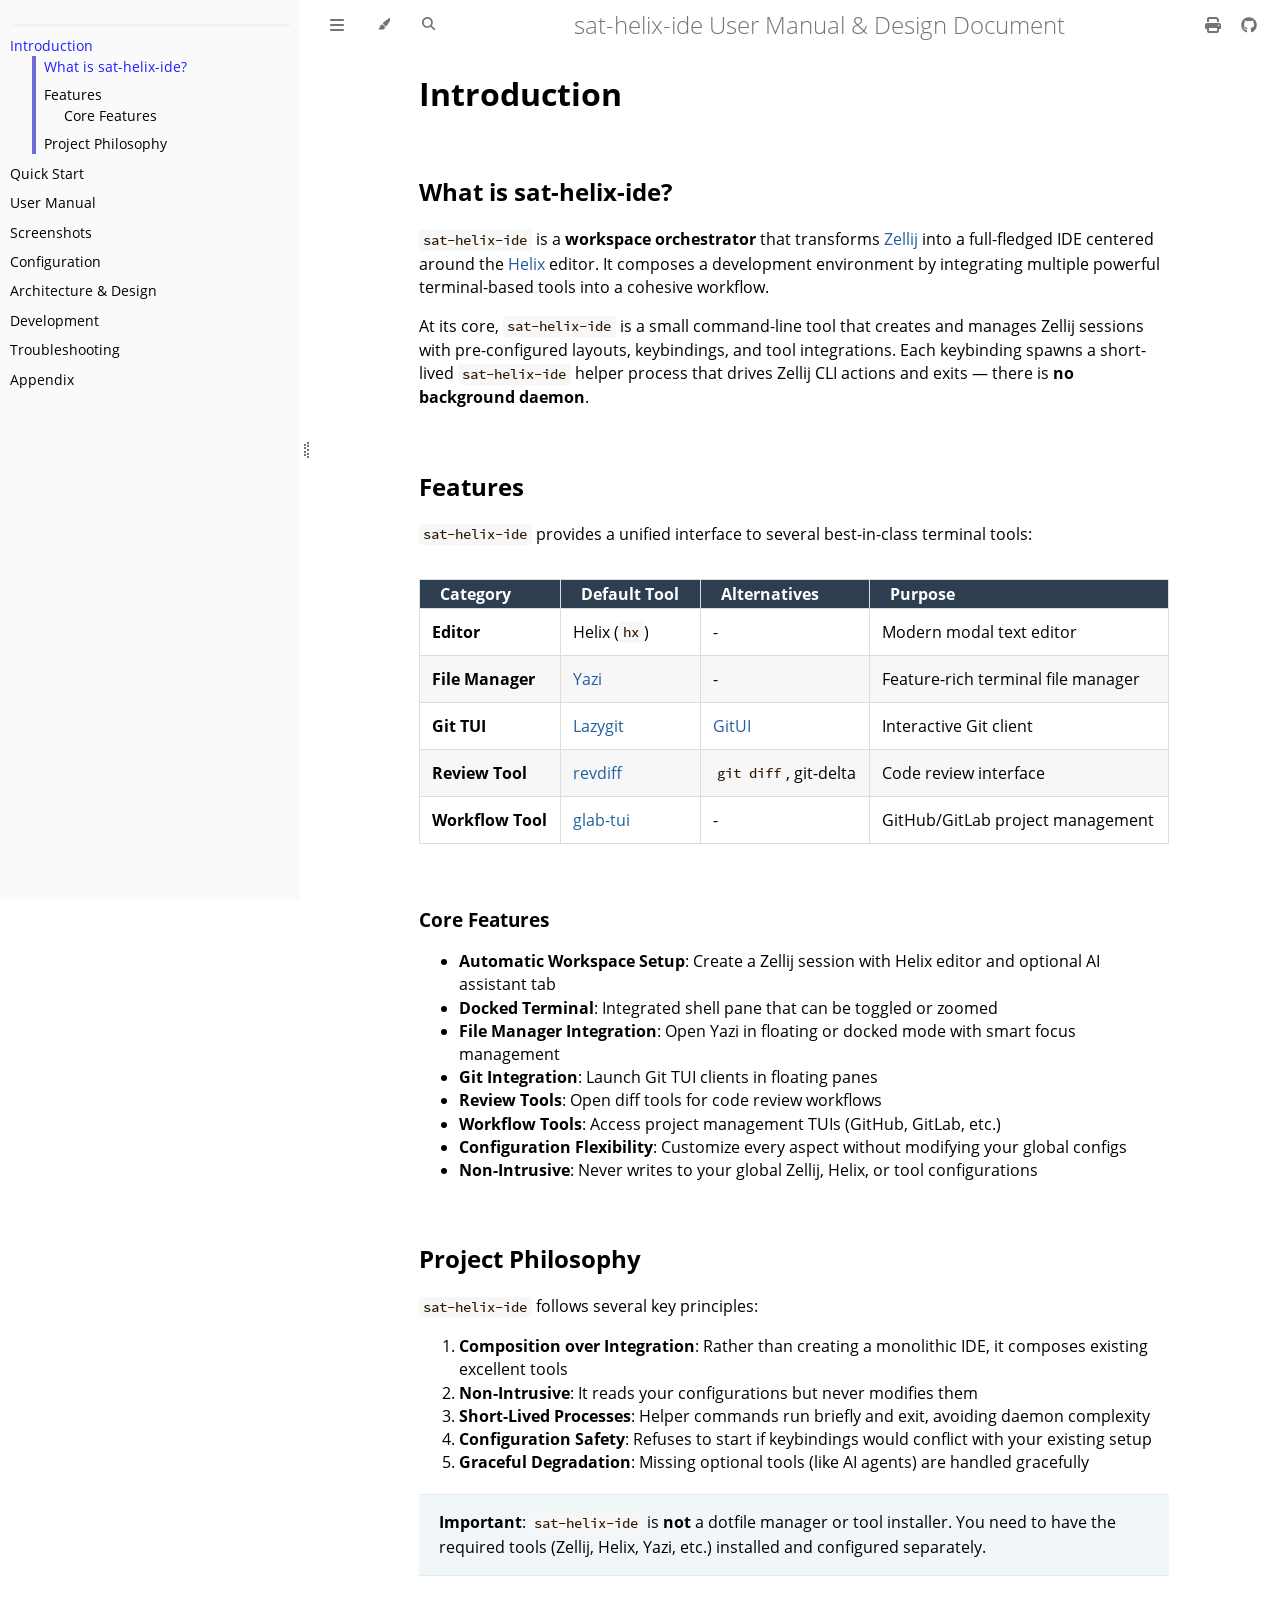
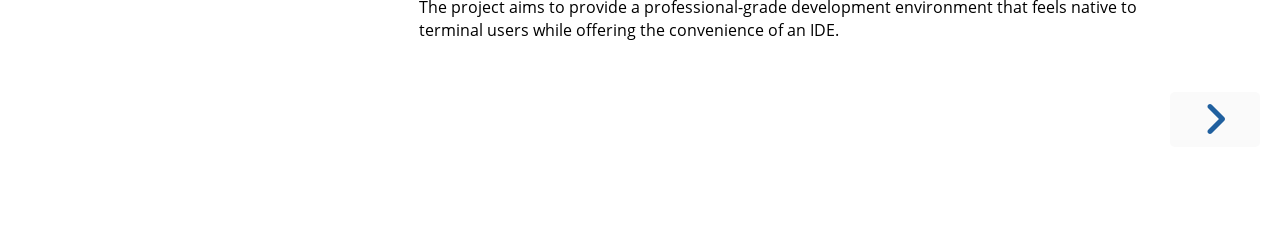
==== index.html @ 4f87bba6 "deploy: b3a5399d7b1f0a1c95d1d98a8b8eea465b091f94" ====
<!DOCTYPE HTML>
<html lang="en" class="light sidebar-visible" dir="ltr">
    <head>
        <!-- Book generated using mdBook -->
        <meta charset="UTF-8">
        <title>Introduction - sat-helix-ide User Manual &amp; Design Document</title>


        <!-- Custom HTML head -->

        <meta name="description" content="">
        <meta name="viewport" content="width=device-width, initial-scale=1">
        <meta name="theme-color" content="#ffffff">

        <link rel="icon" href="favicon-de23e50b.svg">
        <link rel="shortcut icon" href="favicon-8114d1fc.png">
        <link rel="stylesheet" href="css/variables-8adf115d.css">
        <link rel="stylesheet" href="css/general-e96d0476.css">
        <link rel="stylesheet" href="css/chrome-d279d366.css">
        <link rel="stylesheet" href="css/print-9e4910d8.css" media="print">

        <!-- Fonts -->
        <link rel="stylesheet" href="fonts/fonts-9644e21d.css">

        <!-- Highlight.js Stylesheets -->
        <link rel="stylesheet" id="mdbook-highlight-css" href="highlight-493f70e1.css">
        <link rel="stylesheet" id="mdbook-tomorrow-night-css" href="tomorrow-night-4c0ae647.css">
        <link rel="stylesheet" id="mdbook-ayu-highlight-css" href="ayu-highlight-3fdfc3ac.css">

        <!-- Custom theme stylesheets -->
        <link rel="stylesheet" href="theme/custom-e8ea0b06.css">


        <!-- Provide site root and default themes to javascript -->
        <script>
            const path_to_root = "";
            const default_light_theme = "light";
            const default_dark_theme = "navy";
            window.path_to_searchindex_js = "searchindex-e36cfd3f.js";
        </script>
        <!-- Start loading toc.js asap -->
        <script src="toc-26df6826.js"></script>
    </head>
    <body>
    <div id="mdbook-help-container">
        <div id="mdbook-help-popup">
            <h2 class="mdbook-help-title">Keyboard shortcuts</h2>
            <div>
                <p>Press <kbd>←</kbd> or <kbd>→</kbd> to navigate between chapters</p>
                <p>Press <kbd>S</kbd> or <kbd>/</kbd> to search in the book</p>
                <p>Press <kbd>?</kbd> to show this help</p>
                <p>Press <kbd>Esc</kbd> to hide this help</p>
            </div>
        </div>
    </div>
    <div id="mdbook-body-container">
        <!-- Work around some values being stored in localStorage wrapped in quotes -->
        <script>
            try {
                let theme = localStorage.getItem('mdbook-theme');
                let sidebar = localStorage.getItem('mdbook-sidebar');

                if (theme.startsWith('"') && theme.endsWith('"')) {
                    localStorage.setItem('mdbook-theme', theme.slice(1, theme.length - 1));
                }

                if (sidebar.startsWith('"') && sidebar.endsWith('"')) {
                    localStorage.setItem('mdbook-sidebar', sidebar.slice(1, sidebar.length - 1));
                }
            } catch (e) { }
        </script>

        <!-- Set the theme before any content is loaded, prevents flash -->
        <script>
            const default_theme = window.matchMedia("(prefers-color-scheme: dark)").matches ? default_dark_theme : default_light_theme;
            let theme;
            try { theme = localStorage.getItem('mdbook-theme'); } catch(e) { }
            if (theme === null || theme === undefined) { theme = default_theme; }
            const html = document.documentElement;
            html.classList.remove('light')
            html.classList.add(theme);
            html.classList.add("js");
        </script>

        <input type="checkbox" id="mdbook-sidebar-toggle-anchor" class="hidden">

        <!-- Hide / unhide sidebar before it is displayed -->
        <script>
            let sidebar = null;
            const sidebar_toggle = document.getElementById("mdbook-sidebar-toggle-anchor");
            if (document.body.clientWidth >= 1080) {
                try { sidebar = localStorage.getItem('mdbook-sidebar'); } catch(e) { }
                sidebar = sidebar || 'visible';
            } else {
                sidebar = 'hidden';
                sidebar_toggle.checked = false;
            }
            if (sidebar === 'visible') {
                sidebar_toggle.checked = true;
            } else {
                html.classList.remove('sidebar-visible');
            }
        </script>

        <nav id="mdbook-sidebar" class="sidebar" aria-label="Table of contents">
            <!-- populated by js -->
            <mdbook-sidebar-scrollbox class="sidebar-scrollbox"></mdbook-sidebar-scrollbox>
            <noscript>
                <iframe class="sidebar-iframe-outer" src="toc.html"></iframe>
            </noscript>
            <div id="mdbook-sidebar-resize-handle" class="sidebar-resize-handle">
                <div class="sidebar-resize-indicator"></div>
            </div>
        </nav>

        <div id="mdbook-page-wrapper" class="page-wrapper">

            <div class="page">
                <div id="mdbook-menu-bar-hover-placeholder"></div>
                <div id="mdbook-menu-bar" class="menu-bar sticky">
                    <div class="left-buttons">
                        <label id="mdbook-sidebar-toggle" class="icon-button" for="mdbook-sidebar-toggle-anchor" title="Toggle Table of Contents" aria-label="Toggle Table of Contents" aria-controls="mdbook-sidebar">
                            <span class=fa-svg><svg xmlns="http://www.w3.org/2000/svg" viewBox="0 0 448 512"><!--! Font Awesome Free 6.2.0 by @fontawesome - https://fontawesome.com License - https://fontawesome.com/license/free (Icons: CC BY 4.0, Fonts: SIL OFL 1.1, Code: MIT License) Copyright 2022 Fonticons, Inc. --><path d="M0 96C0 78.3 14.3 64 32 64H416c17.7 0 32 14.3 32 32s-14.3 32-32 32H32C14.3 128 0 113.7 0 96zM0 256c0-17.7 14.3-32 32-32H416c17.7 0 32 14.3 32 32s-14.3 32-32 32H32c-17.7 0-32-14.3-32-32zM448 416c0 17.7-14.3 32-32 32H32c-17.7 0-32-14.3-32-32s14.3-32 32-32H416c17.7 0 32 14.3 32 32z"/></svg></span>
                        </label>
                        <button id="mdbook-theme-toggle" class="icon-button" type="button" title="Change theme" aria-label="Change theme" aria-haspopup="true" aria-expanded="false" aria-controls="mdbook-theme-list">
                            <span class=fa-svg><svg xmlns="http://www.w3.org/2000/svg" viewBox="0 0 576 512"><!--! Font Awesome Free 6.2.0 by @fontawesome - https://fontawesome.com License - https://fontawesome.com/license/free (Icons: CC BY 4.0, Fonts: SIL OFL 1.1, Code: MIT License) Copyright 2022 Fonticons, Inc. --><path d="M371.3 367.1c27.3-3.9 51.9-19.4 67.2-42.9L600.2 74.1c12.6-19.5 9.4-45.3-7.6-61.2S549.7-4.4 531.1 9.6L294.4 187.2c-24 18-38.2 46.1-38.4 76.1L371.3 367.1zm-19.6 25.4l-116-104.4C175.9 290.3 128 339.6 128 400c0 3.9 .2 7.8 .6 11.6c1.8 17.5-10.2 36.4-27.8 36.4H96c-17.7 0-32 14.3-32 32s14.3 32 32 32H240c61.9 0 112-50.1 112-112c0-2.5-.1-5-.2-7.5z"/></svg></span>
                        </button>
                        <ul id="mdbook-theme-list" class="theme-popup" aria-label="Themes" role="menu">
                            <li role="none"><button role="menuitem" class="theme" id="mdbook-theme-default_theme">Auto</button></li>
                            <li role="none"><button role="menuitem" class="theme" id="mdbook-theme-light">Light</button></li>
                            <li role="none"><button role="menuitem" class="theme" id="mdbook-theme-rust">Rust</button></li>
                            <li role="none"><button role="menuitem" class="theme" id="mdbook-theme-coal">Coal</button></li>
                            <li role="none"><button role="menuitem" class="theme" id="mdbook-theme-navy">Navy</button></li>
                            <li role="none"><button role="menuitem" class="theme" id="mdbook-theme-ayu">Ayu</button></li>
                        </ul>
                        <button id="mdbook-search-toggle" class="icon-button" type="button" title="Search (`/`)" aria-label="Toggle Searchbar" aria-expanded="false" aria-keyshortcuts="/ s" aria-controls="mdbook-searchbar">
                            <span class=fa-svg><svg xmlns="http://www.w3.org/2000/svg" viewBox="0 0 512 512"><!--! Font Awesome Free 6.2.0 by @fontawesome - https://fontawesome.com License - https://fontawesome.com/license/free (Icons: CC BY 4.0, Fonts: SIL OFL 1.1, Code: MIT License) Copyright 2022 Fonticons, Inc. --><path d="M416 208c0 45.9-14.9 88.3-40 122.7L502.6 457.4c12.5 12.5 12.5 32.8 0 45.3s-32.8 12.5-45.3 0L330.7 376c-34.4 25.2-76.8 40-122.7 40C93.1 416 0 322.9 0 208S93.1 0 208 0S416 93.1 416 208zM208 352c79.5 0 144-64.5 144-144s-64.5-144-144-144S64 128.5 64 208s64.5 144 144 144z"/></svg></span>
                        </button>
                    </div>

                    <h1 class="menu-title">sat-helix-ide User Manual &amp; Design Document</h1>

                    <div class="right-buttons">
                        <a href="print.html" title="Print this book" aria-label="Print this book">
                            <span class=fa-svg id="print-button"><svg xmlns="http://www.w3.org/2000/svg" viewBox="0 0 512 512"><!--! Font Awesome Free 6.2.0 by @fontawesome - https://fontawesome.com License - https://fontawesome.com/license/free (Icons: CC BY 4.0, Fonts: SIL OFL 1.1, Code: MIT License) Copyright 2022 Fonticons, Inc. --><path d="M128 0C92.7 0 64 28.7 64 64v96h64V64H354.7L384 93.3V160h64V93.3c0-17-6.7-33.3-18.7-45.3L400 18.7C388 6.7 371.7 0 354.7 0H128zM384 352v32 64H128V384 368 352H384zm64 32h32c17.7 0 32-14.3 32-32V256c0-35.3-28.7-64-64-64H64c-35.3 0-64 28.7-64 64v96c0 17.7 14.3 32 32 32H64v64c0 35.3 28.7 64 64 64H384c35.3 0 64-28.7 64-64V384zm-16-88c-13.3 0-24-10.7-24-24s10.7-24 24-24s24 10.7 24 24s-10.7 24-24 24z"/></svg></span>
                        </a>
                        <a href="https://github.com/vlevasseur073/sat-helix-ide" title="Git repository" aria-label="Git repository">
                            <span class=fa-svg><svg xmlns="http://www.w3.org/2000/svg" viewBox="0 0 496 512"><!--! Font Awesome Free 6.2.0 by @fontawesome - https://fontawesome.com License - https://fontawesome.com/license/free (Icons: CC BY 4.0, Fonts: SIL OFL 1.1, Code: MIT License) Copyright 2022 Fonticons, Inc. --><path d="M165.9 397.4c0 2-2.3 3.6-5.2 3.6-3.3.3-5.6-1.3-5.6-3.6 0-2 2.3-3.6 5.2-3.6 3-.3 5.6 1.3 5.6 3.6zm-31.1-4.5c-.7 2 1.3 4.3 4.3 4.9 2.6 1 5.6 0 6.2-2s-1.3-4.3-4.3-5.2c-2.6-.7-5.5.3-6.2 2.3zm44.2-1.7c-2.9.7-4.9 2.6-4.6 4.9.3 2 2.9 3.3 5.9 2.6 2.9-.7 4.9-2.6 4.6-4.6-.3-1.9-3-3.2-5.9-2.9zM244.8 8C106.1 8 0 113.3 0 252c0 110.9 69.8 205.8 169.5 239.2 12.8 2.3 17.3-5.6 17.3-12.1 0-6.2-.3-40.4-.3-61.4 0 0-70 15-84.7-29.8 0 0-11.4-29.1-27.8-36.6 0 0-22.9-15.7 1.6-15.4 0 0 24.9 2 38.6 25.8 21.9 38.6 58.6 27.5 72.9 20.9 2.3-16 8.8-27.1 16-33.7-55.9-6.2-112.3-14.3-112.3-110.5 0-27.5 7.6-41.3 23.6-58.9-2.6-6.5-11.1-33.3 2.6-67.9 20.9-6.5 69 27 69 27 20-5.6 41.5-8.5 62.8-8.5s42.8 2.9 62.8 8.5c0 0 48.1-33.6 69-27 13.7 34.7 5.2 61.4 2.6 67.9 16 17.7 25.8 31.5 25.8 58.9 0 96.5-58.9 104.2-114.8 110.5 9.2 7.9 17 22.9 17 46.4 0 33.7-.3 75.4-.3 83.6 0 6.5 4.6 14.4 17.3 12.1C428.2 457.8 496 362.9 496 252 496 113.3 383.5 8 244.8 8zM97.2 352.9c-1.3 1-1 3.3.7 5.2 1.6 1.6 3.9 2.3 5.2 1 1.3-1 1-3.3-.7-5.2-1.6-1.6-3.9-2.3-5.2-1zm-10.8-8.1c-.7 1.3.3 2.9 2.3 3.9 1.6 1 3.6.7 4.3-.7.7-1.3-.3-2.9-2.3-3.9-2-.6-3.6-.3-4.3.7zm32.4 35.6c-1.6 1.3-1 4.3 1.3 6.2 2.3 2.3 5.2 2.6 6.5 1 1.3-1.3.7-4.3-1.3-6.2-2.2-2.3-5.2-2.6-6.5-1zm-11.4-14.7c-1.6 1-1.6 3.6 0 5.9 1.6 2.3 4.3 3.3 5.6 2.3 1.6-1.3 1.6-3.9 0-6.2-1.4-2.3-4-3.3-5.6-2z"/></svg></span>
                        </a>

                    </div>
                </div>

                <div id="mdbook-search-wrapper" class="hidden">
                    <form id="mdbook-searchbar-outer" class="searchbar-outer">
                        <div class="search-wrapper">
                            <input type="search" id="mdbook-searchbar" name="searchbar" placeholder="Search this book ..." aria-controls="mdbook-searchresults-outer" aria-describedby="searchresults-header">
                            <div class="spinner-wrapper">
                                <span class=fa-svg id="fa-spin"><svg xmlns="http://www.w3.org/2000/svg" viewBox="0 0 512 512"><!--! Font Awesome Free 6.2.0 by @fontawesome - https://fontawesome.com License - https://fontawesome.com/license/free (Icons: CC BY 4.0, Fonts: SIL OFL 1.1, Code: MIT License) Copyright 2022 Fonticons, Inc. --><path d="M304 48c0-26.5-21.5-48-48-48s-48 21.5-48 48s21.5 48 48 48s48-21.5 48-48zm0 416c0-26.5-21.5-48-48-48s-48 21.5-48 48s21.5 48 48 48s48-21.5 48-48zM48 304c26.5 0 48-21.5 48-48s-21.5-48-48-48s-48 21.5-48 48s21.5 48 48 48zm464-48c0-26.5-21.5-48-48-48s-48 21.5-48 48s21.5 48 48 48s48-21.5 48-48zM142.9 437c18.7-18.7 18.7-49.1 0-67.9s-49.1-18.7-67.9 0s-18.7 49.1 0 67.9s49.1 18.7 67.9 0zm0-294.2c18.7-18.7 18.7-49.1 0-67.9S93.7 56.2 75 75s-18.7 49.1 0 67.9s49.1 18.7 67.9 0zM369.1 437c18.7 18.7 49.1 18.7 67.9 0s18.7-49.1 0-67.9s-49.1-18.7-67.9 0s-18.7 49.1 0 67.9z"/></svg></span>
                            </div>
                        </div>
                    </form>
                    <div id="mdbook-searchresults-outer" class="searchresults-outer hidden">
                        <div id="mdbook-searchresults-header" class="searchresults-header"></div>
                        <ul id="mdbook-searchresults">
                        </ul>
                    </div>
                </div>

                <!-- Apply ARIA attributes after the sidebar and the sidebar toggle button are added to the DOM -->
                <script>
                    document.getElementById('mdbook-sidebar-toggle').setAttribute('aria-expanded', sidebar === 'visible');
                    document.getElementById('mdbook-sidebar').setAttribute('aria-hidden', sidebar !== 'visible');
                    Array.from(document.querySelectorAll('#mdbook-sidebar a')).forEach(function(link) {
                        link.setAttribute('tabIndex', sidebar === 'visible' ? 0 : -1);
                    });
                </script>

                <div id="mdbook-content" class="content">
                    <main>
                        <h1 id="introduction"><a class="header" href="#introduction">Introduction</a></h1>
<h2 id="what-is-sat-helix-ide"><a class="header" href="#what-is-sat-helix-ide">What is sat-helix-ide?</a></h2>
<p><code>sat-helix-ide</code> is a <strong>workspace orchestrator</strong> that transforms <a href="https://zellij.dev/">Zellij</a> into a full-fledged IDE centered around the <a href="https://helix-editor.com/">Helix</a> editor. It composes a development environment by integrating multiple powerful terminal-based tools into a cohesive workflow.</p>
<p>At its core, <code>sat-helix-ide</code> is a small command-line tool that creates and manages Zellij sessions with pre-configured layouts, keybindings, and tool integrations. Each keybinding spawns a short-lived <code>sat-helix-ide</code> helper process that drives Zellij CLI actions and exits — there is <strong>no background daemon</strong>.</p>
<h2 id="features"><a class="header" href="#features">Features</a></h2>
<p><code>sat-helix-ide</code> provides a unified interface to several best-in-class terminal tools:</p>
<div class="table-wrapper">
<table>
<thead>
<tr><th>Category</th><th>Default Tool</th><th>Alternatives</th><th>Purpose</th></tr>
</thead>
<tbody>
<tr><td><strong>Editor</strong></td><td>Helix (<code>hx</code>)</td><td>-</td><td>Modern modal text editor</td></tr>
<tr><td><strong>File Manager</strong></td><td><a href="https://yazi-rs.github.io/">Yazi</a></td><td>-</td><td>Feature-rich terminal file manager</td></tr>
<tr><td><strong>Git TUI</strong></td><td><a href="https://github.com/jesseduffield/lazygit">Lazygit</a></td><td><a href="https://github.com/gitui-org/gitui">GitUI</a></td><td>Interactive Git client</td></tr>
<tr><td><strong>Review Tool</strong></td><td><a href="https://github.com/umputun/revdiff">revdiff</a></td><td><code>git diff</code>, git-delta</td><td>Code review interface</td></tr>
<tr><td><strong>Workflow Tool</strong></td><td><a href="https://github.com/rcieri/glab-tui">glab-tui</a></td><td>-</td><td>GitHub/GitLab project management</td></tr>
</tbody>
</table>
</div>
<h3 id="core-features"><a class="header" href="#core-features">Core Features</a></h3>
<ul>
<li><strong>Automatic Workspace Setup</strong>: Create a Zellij session with Helix editor and optional AI assistant tab</li>
<li><strong>Docked Terminal</strong>: Integrated shell pane that can be toggled or zoomed</li>
<li><strong>File Manager Integration</strong>: Open Yazi in floating or docked mode with smart focus management</li>
<li><strong>Git Integration</strong>: Launch Git TUI clients in floating panes</li>
<li><strong>Review Tools</strong>: Open diff tools for code review workflows</li>
<li><strong>Workflow Tools</strong>: Access project management TUIs (GitHub, GitLab, etc.)</li>
<li><strong>Configuration Flexibility</strong>: Customize every aspect without modifying your global configs</li>
<li><strong>Non-Intrusive</strong>: Never writes to your global Zellij, Helix, or tool configurations</li>
</ul>
<h2 id="project-philosophy"><a class="header" href="#project-philosophy">Project Philosophy</a></h2>
<p><code>sat-helix-ide</code> follows several key principles:</p>
<ol>
<li><strong>Composition over Integration</strong>: Rather than creating a monolithic IDE, it composes existing excellent tools</li>
<li><strong>Non-Intrusive</strong>: It reads your configurations but never modifies them</li>
<li><strong>Short-Lived Processes</strong>: Helper commands run briefly and exit, avoiding daemon complexity</li>
<li><strong>Configuration Safety</strong>: Refuses to start if keybindings would conflict with your existing setup</li>
<li><strong>Graceful Degradation</strong>: Missing optional tools (like AI agents) are handled gracefully</li>
</ol>
<blockquote>
<p><strong>Important</strong>: <code>sat-helix-ide</code> is <strong>not</strong> a dotfile manager or tool installer. You need to have the required tools (Zellij, Helix, Yazi, etc.) installed and configured separately.</p>
</blockquote>
<p>The project aims to provide a professional-grade development environment that feels native to terminal users while offering the convenience of an IDE.</p>

                    </main>

                    <nav class="nav-wrapper" aria-label="Page navigation">
                        <!-- Mobile navigation buttons -->

                            <a rel="next prefetch" href="quick-start.html" class="mobile-nav-chapters next" title="Next chapter" aria-label="Next chapter" aria-keyshortcuts="Right">
                                <span class=fa-svg><svg xmlns="http://www.w3.org/2000/svg" viewBox="0 0 320 512"><!--! Font Awesome Free 6.2.0 by @fontawesome - https://fontawesome.com License - https://fontawesome.com/license/free (Icons: CC BY 4.0, Fonts: SIL OFL 1.1, Code: MIT License) Copyright 2022 Fonticons, Inc. --><path d="M278.6 233.4c12.5 12.5 12.5 32.8 0 45.3l-160 160c-12.5 12.5-32.8 12.5-45.3 0s-12.5-32.8 0-45.3L210.7 256 73.4 118.6c-12.5-12.5-12.5-32.8 0-45.3s32.8-12.5 45.3 0l160 160z"/></svg></span>
                            </a>

                        <div style="clear: both"></div>
                    </nav>
                </div>
            </div>

            <nav class="nav-wide-wrapper" aria-label="Page navigation">

                    <a rel="next prefetch" href="quick-start.html" class="nav-chapters next" title="Next chapter" aria-label="Next chapter" aria-keyshortcuts="Right">
                        <span class=fa-svg><svg xmlns="http://www.w3.org/2000/svg" viewBox="0 0 320 512"><!--! Font Awesome Free 6.2.0 by @fontawesome - https://fontawesome.com License - https://fontawesome.com/license/free (Icons: CC BY 4.0, Fonts: SIL OFL 1.1, Code: MIT License) Copyright 2022 Fonticons, Inc. --><path d="M278.6 233.4c12.5 12.5 12.5 32.8 0 45.3l-160 160c-12.5 12.5-32.8 12.5-45.3 0s-12.5-32.8 0-45.3L210.7 256 73.4 118.6c-12.5-12.5-12.5-32.8 0-45.3s32.8-12.5 45.3 0l160 160z"/></svg></span>
                    </a>
            </nav>

        </div>

        <template id=fa-eye><span class=fa-svg><svg xmlns="http://www.w3.org/2000/svg" viewBox="0 0 576 512"><!--! Font Awesome Free 6.2.0 by @fontawesome - https://fontawesome.com License - https://fontawesome.com/license/free (Icons: CC BY 4.0, Fonts: SIL OFL 1.1, Code: MIT License) Copyright 2022 Fonticons, Inc. --><path d="M288 32c-80.8 0-145.5 36.8-192.6 80.6C48.6 156 17.3 208 2.5 243.7c-3.3 7.9-3.3 16.7 0 24.6C17.3 304 48.6 356 95.4 399.4C142.5 443.2 207.2 480 288 480s145.5-36.8 192.6-80.6c46.8-43.5 78.1-95.4 93-131.1c3.3-7.9 3.3-16.7 0-24.6c-14.9-35.7-46.2-87.7-93-131.1C433.5 68.8 368.8 32 288 32zM432 256c0 79.5-64.5 144-144 144s-144-64.5-144-144s64.5-144 144-144s144 64.5 144 144zM288 192c0 35.3-28.7 64-64 64c-11.5 0-22.3-3-31.6-8.4c-.2 2.8-.4 5.5-.4 8.4c0 53 43 96 96 96s96-43 96-96s-43-96-96-96c-2.8 0-5.6 .1-8.4 .4c5.3 9.3 8.4 20.1 8.4 31.6z"/></svg></span></template>
        <template id=fa-eye-slash><span class=fa-svg><svg xmlns="http://www.w3.org/2000/svg" viewBox="0 0 640 512"><!--! Font Awesome Free 6.2.0 by @fontawesome - https://fontawesome.com License - https://fontawesome.com/license/free (Icons: CC BY 4.0, Fonts: SIL OFL 1.1, Code: MIT License) Copyright 2022 Fonticons, Inc. --><path d="M38.8 5.1C28.4-3.1 13.3-1.2 5.1 9.2S-1.2 34.7 9.2 42.9l592 464c10.4 8.2 25.5 6.3 33.7-4.1s6.3-25.5-4.1-33.7L525.6 386.7c39.6-40.6 66.4-86.1 79.9-118.4c3.3-7.9 3.3-16.7 0-24.6c-14.9-35.7-46.2-87.7-93-131.1C465.5 68.8 400.8 32 320 32c-68.2 0-125 26.3-169.3 60.8L38.8 5.1zM223.1 149.5C248.6 126.2 282.7 112 320 112c79.5 0 144 64.5 144 144c0 24.9-6.3 48.3-17.4 68.7L408 294.5c5.2-11.8 8-24.8 8-38.5c0-53-43-96-96-96c-2.8 0-5.6 .1-8.4 .4c5.3 9.3 8.4 20.1 8.4 31.6c0 10.2-2.4 19.8-6.6 28.3l-90.3-70.8zm223.1 298L373 389.9c-16.4 6.5-34.3 10.1-53 10.1c-79.5 0-144-64.5-144-144c0-6.9 .5-13.6 1.4-20.2L83.1 161.5C60.3 191.2 44 220.8 34.5 243.7c-3.3 7.9-3.3 16.7 0 24.6c14.9 35.7 46.2 87.7 93 131.1C174.5 443.2 239.2 480 320 480c47.8 0 89.9-12.9 126.2-32.5z"/></svg></span></template>
        <template id=fa-copy><span class=fa-svg><svg xmlns="http://www.w3.org/2000/svg" viewBox="0 0 512 512"><!--! Font Awesome Free 6.2.0 by @fontawesome - https://fontawesome.com License - https://fontawesome.com/license/free (Icons: CC BY 4.0, Fonts: SIL OFL 1.1, Code: MIT License) Copyright 2022 Fonticons, Inc. --><path d="M502.6 70.63l-61.25-61.25C435.4 3.371 427.2 0 418.7 0H255.1c-35.35 0-64 28.66-64 64l.0195 256C192 355.4 220.7 384 256 384h192c35.2 0 64-28.8 64-64V93.25C512 84.77 508.6 76.63 502.6 70.63zM464 320c0 8.836-7.164 16-16 16H255.1c-8.838 0-16-7.164-16-16L239.1 64.13c0-8.836 7.164-16 16-16h128L384 96c0 17.67 14.33 32 32 32h47.1V320zM272 448c0 8.836-7.164 16-16 16H63.1c-8.838 0-16-7.164-16-16L47.98 192.1c0-8.836 7.164-16 16-16H160V128H63.99c-35.35 0-64 28.65-64 64l.0098 256C.002 483.3 28.66 512 64 512h192c35.2 0 64-28.8 64-64v-32h-47.1L272 448z"/></svg></span></template>
        <template id=fa-play><span class=fa-svg><svg xmlns="http://www.w3.org/2000/svg" viewBox="0 0 384 512"><!--! Font Awesome Free 6.2.0 by @fontawesome - https://fontawesome.com License - https://fontawesome.com/license/free (Icons: CC BY 4.0, Fonts: SIL OFL 1.1, Code: MIT License) Copyright 2022 Fonticons, Inc. --><path d="M73 39c-14.8-9.1-33.4-9.4-48.5-.9S0 62.6 0 80V432c0 17.4 9.4 33.4 24.5 41.9s33.7 8.1 48.5-.9L361 297c14.3-8.7 23-24.2 23-41s-8.7-32.2-23-41L73 39z"/></svg></span></template>
        <template id=fa-clock-rotate-left><span class=fa-svg><svg xmlns="http://www.w3.org/2000/svg" viewBox="0 0 512 512"><!--! Font Awesome Free 6.2.0 by @fontawesome - https://fontawesome.com License - https://fontawesome.com/license/free (Icons: CC BY 4.0, Fonts: SIL OFL 1.1, Code: MIT License) Copyright 2022 Fonticons, Inc. --><path d="M75 75L41 41C25.9 25.9 0 36.6 0 57.9V168c0 13.3 10.7 24 24 24H134.1c21.4 0 32.1-25.9 17-41l-30.8-30.8C155 85.5 203 64 256 64c106 0 192 86 192 192s-86 192-192 192c-40.8 0-78.6-12.7-109.7-34.4c-14.5-10.1-34.4-6.6-44.6 7.9s-6.6 34.4 7.9 44.6C151.2 495 201.7 512 256 512c141.4 0 256-114.6 256-256S397.4 0 256 0C185.3 0 121.3 28.7 75 75zm181 53c-13.3 0-24 10.7-24 24V256c0 6.4 2.5 12.5 7 17l72 72c9.4 9.4 24.6 9.4 33.9 0s9.4-24.6 0-33.9l-65-65V152c0-13.3-10.7-24-24-24z"/></svg></span></template>



        <script>
            window.playground_copyable = true;
        </script>


        <script src="elasticlunr-ef4e11c1.min.js"></script>
        <script src="mark-09e88c2c.min.js"></script>
        <script src="searcher-09f2665d.js"></script>

        <script src="clipboard-1626706a.min.js"></script>
        <script src="highlight-abc7f01d.js"></script>
        <script src="book-609e4cb8.js"></script>

        <!-- Custom JS scripts -->
        <script src="theme/custom-983d56f0.js"></script>



    </div>
    </body>
</html>
---- css/variables-8adf115d.css ----
/* Globals */

:root {
    --sidebar-target-width: 300px;
    --sidebar-width: min(var(--sidebar-target-width), 80vw);
    --sidebar-resize-indicator-width: 8px;
    --sidebar-resize-indicator-space: 2px;
    --page-padding: 15px;
    --content-max-width: 750px;
    --menu-bar-height: 50px;
    --mono-font: "Source Code Pro", Consolas, "Ubuntu Mono", Menlo, "DejaVu Sans Mono", monospace, monospace;
    --code-font-size: 0.875em; /* please adjust the ace font size accordingly in editor.js */
    --searchbar-margin-block-start: 5px;
}

/* Themes */

.ayu {
    --bg: hsl(210, 25%, 8%);
    --fg: #c5c5c5;

    --sidebar-bg: #14191f;
    --sidebar-fg: #c8c9db;
    --sidebar-non-existant: #5c6773;
    --sidebar-active: #ffb454;
    --sidebar-spacer: #2d334f;

    --scrollbar: var(--sidebar-fg);

    --icons: #737480;
    --icons-hover: #b7b9cc;

    --links: #0096cf;

    --inline-code-color: #ffb454;

    --theme-popup-bg: #14191f;
    --theme-popup-border: #5c6773;
    --theme-hover: #191f26;

    --quote-bg: hsl(226, 15%, 17%);
    --quote-border: hsl(226, 15%, 22%);

    --warning-border: #ff8e00;

    --table-border-color: hsl(210, 25%, 13%);
    --table-header-bg: hsl(210, 25%, 28%);
    --table-alternate-bg: hsl(210, 25%, 11%);

    --searchbar-border-color: #848484;
    --searchbar-bg: #424242;
    --searchbar-fg: #fff;
    --searchbar-shadow-color: #d4c89f;
    --searchresults-header-fg: #666;
    --searchresults-border-color: #888;
    --searchresults-li-bg: #252932;
    --search-mark-bg: #e3b171;

    --color-scheme: dark;

    /* Same as `--icons` */
    --copy-button-filter: invert(45%) sepia(6%) saturate(621%) hue-rotate(198deg) brightness(99%) contrast(85%);
    /* Same as `--sidebar-active` */
    --copy-button-filter-hover: invert(68%) sepia(55%) saturate(531%) hue-rotate(341deg) brightness(104%) contrast(101%);

    --footnote-highlight: #2668a6;

    --overlay-bg: rgba(33, 40, 48, 0.4);

    --blockquote-note-color: #74b9ff;
    --blockquote-tip-color: #09ca09;
    --blockquote-important-color: #d3abff;
    --blockquote-warning-color: #f0b72f;
    --blockquote-caution-color: #f21424;

    --sidebar-header-border-color: #c18639;
}

.coal {
    --bg: hsl(200, 7%, 8%);
    --fg: #98a3ad;

    --sidebar-bg: #292c2f;
    --sidebar-fg: #a1adb8;
    --sidebar-non-existant: #505254;
    --sidebar-active: #3473ad;
    --sidebar-spacer: #393939;

    --scrollbar: var(--sidebar-fg);

    --icons: #43484d;
    --icons-hover: #b3c0cc;

    --links: #2b79a2;

    --inline-code-color: #c5c8c6;

    --theme-popup-bg: #141617;
    --theme-popup-border: #43484d;
    --theme-hover: #1f2124;

    --quote-bg: hsl(234, 21%, 18%);
    --quote-border: hsl(234, 21%, 23%);

    --warning-border: #ff8e00;

    --table-border-color: hsl(200, 7%, 13%);
    --table-header-bg: hsl(200, 7%, 28%);
    --table-alternate-bg: hsl(200, 7%, 11%);

    --searchbar-border-color: #aaa;
    --searchbar-bg: #b7b7b7;
    --searchbar-fg: #000;
    --searchbar-shadow-color: #aaa;
    --searchresults-header-fg: #666;
    --searchresults-border-color: #98a3ad;
    --searchresults-li-bg: #2b2b2f;
    --search-mark-bg: #355c7d;

    --color-scheme: dark;

    /* Same as `--icons` */
    --copy-button-filter: invert(26%) sepia(8%) saturate(575%) hue-rotate(169deg) brightness(87%) contrast(82%);
    /* Same as `--sidebar-active` */
    --copy-button-filter-hover: invert(36%) sepia(70%) saturate(503%) hue-rotate(167deg) brightness(98%) contrast(89%);

    --footnote-highlight: #4079ae;

    --overlay-bg: rgba(33, 40, 48, 0.4);

    --blockquote-note-color: #4493f8;
    --blockquote-tip-color: #08ae08;
    --blockquote-important-color: #ab7df8;
    --blockquote-warning-color: #d29922;
    --blockquote-caution-color: #d91b29;

    --sidebar-header-border-color: #3473ad;
}

.light, html:not(.js) {
    --bg: hsl(0, 0%, 100%);
    --fg: hsl(0, 0%, 0%);

    --sidebar-bg: #fafafa;
    --sidebar-fg: hsl(0, 0%, 0%);
    --sidebar-non-existant: #aaaaaa;
    --sidebar-active: #1f1fff;
    --sidebar-spacer: #f4f4f4;

    --scrollbar: #8F8F8F;

    --icons: #747474;
    --icons-hover: #000000;

    --links: #20609f;

    --inline-code-color: #301900;

    --theme-popup-bg: #fafafa;
    --theme-popup-border: #cccccc;
    --theme-hover: #e6e6e6;

    --quote-bg: hsl(197, 37%, 96%);
    --quote-border: hsl(197, 37%, 91%);

    --warning-border: #ff8e00;

    --table-border-color: hsl(0, 0%, 95%);
    --table-header-bg: hsl(0, 0%, 80%);
    --table-alternate-bg: hsl(0, 0%, 97%);

    --searchbar-border-color: #aaa;
    --searchbar-bg: #fafafa;
    --searchbar-fg: #000;
    --searchbar-shadow-color: #aaa;
    --searchresults-header-fg: #666;
    --searchresults-border-color: #888;
    --searchresults-li-bg: #e4f2fe;
    --search-mark-bg: #a2cff5;

    --color-scheme: light;

    /* Same as `--icons` */
    --copy-button-filter: invert(45.49%);
    /* Same as `--sidebar-active` */
    --copy-button-filter-hover: invert(14%) sepia(93%) saturate(4250%) hue-rotate(243deg) brightness(99%) contrast(130%);

    --footnote-highlight: #7e7eff;

    --overlay-bg: rgba(200, 200, 205, 0.4);

    --blockquote-note-color: #0969da;
    --blockquote-tip-color: #008000;
    --blockquote-important-color: #8250df;
    --blockquote-warning-color: #9a6700;
    --blockquote-caution-color: #b52731;

    --sidebar-header-border-color: #6e6edb;
}

.navy {
    --bg: hsl(226, 23%, 11%);
    --fg: #bcbdd0;

    --sidebar-bg: #282d3f;
    --sidebar-fg: #c8c9db;
    --sidebar-non-existant: #505274;
    --sidebar-active: #2b79a2;
    --sidebar-spacer: #2d334f;

    --scrollbar: var(--sidebar-fg);

    --icons: #737480;
    --icons-hover: #b7b9cc;

    --links: #2b79a2;

    --inline-code-color: #c5c8c6;

    --theme-popup-bg: #161923;
    --theme-popup-border: #737480;
    --theme-hover: #282e40;

    --quote-bg: hsl(226, 15%, 17%);
    --quote-border: hsl(226, 15%, 22%);

    --warning-border: #ff8e00;

    --table-border-color: hsl(226, 23%, 16%);
    --table-header-bg: hsl(226, 23%, 31%);
    --table-alternate-bg: hsl(226, 23%, 14%);

    --searchbar-border-color: #aaa;
    --searchbar-bg: #aeaec6;
    --searchbar-fg: #000;
    --searchbar-shadow-color: #aaa;
    --searchresults-header-fg: #5f5f71;
    --searchresults-border-color: #5c5c68;
    --searchresults-li-bg: #242430;
    --search-mark-bg: #a2cff5;

    --color-scheme: dark;

    /* Same as `--icons` */
    --copy-button-filter: invert(51%) sepia(10%) saturate(393%) hue-rotate(198deg) brightness(86%) contrast(87%);
    /* Same as `--sidebar-active` */
    --copy-button-filter-hover: invert(46%) sepia(20%) saturate(1537%) hue-rotate(156deg) brightness(85%) contrast(90%);

    --footnote-highlight: #4079ae;

    --overlay-bg: rgba(33, 40, 48, 0.4);

    --blockquote-note-color: #4493f8;
    --blockquote-tip-color: #09ca09;
    --blockquote-important-color: #ab7df8;
    --blockquote-warning-color: #d29922;
    --blockquote-caution-color: #f21424;

    --sidebar-header-border-color: #2f6ab5;
}

.rust {
    --bg: hsl(60, 9%, 87%);
    --fg: #262625;

    --sidebar-bg: #3b2e2a;
    --sidebar-fg: #c8c9db;
    --sidebar-non-existant: #505254;
    --sidebar-active: #e69f67;
    --sidebar-spacer: #45373a;

    --scrollbar: var(--sidebar-fg);

    --icons: #737480;
    --icons-hover: #262625;

    --links: #2b79a2;

    --inline-code-color: #6e6b5e;

    --theme-popup-bg: #e1e1db;
    --theme-popup-border: #b38f6b;
    --theme-hover: #99908a;

    --quote-bg: hsl(60, 5%, 75%);
    --quote-border: hsl(60, 5%, 70%);

    --warning-border: #ff8e00;

    --table-border-color: hsl(60, 9%, 82%);
    --table-header-bg: #b3a497;
    --table-alternate-bg: hsl(60, 9%, 84%);

    --searchbar-border-color: #aaa;
    --searchbar-bg: #fafafa;
    --searchbar-fg: #000;
    --searchbar-shadow-color: #aaa;
    --searchresults-header-fg: #666;
    --searchresults-border-color: #888;
    --searchresults-li-bg: #dec2a2;
    --search-mark-bg: #e69f67;

    /* Same as `--icons` */
    --copy-button-filter: invert(51%) sepia(10%) saturate(393%) hue-rotate(198deg) brightness(86%) contrast(87%);
    /* Same as `--sidebar-active` */
    --copy-button-filter-hover: invert(77%) sepia(16%) saturate(1798%) hue-rotate(328deg) brightness(98%) contrast(83%);

    --footnote-highlight: #d3a17a;

    --overlay-bg: rgba(150, 150, 150, 0.25);

    --blockquote-note-color: #023b95;
    --blockquote-tip-color: #007700;
    --blockquote-important-color: #8250df;
    --blockquote-warning-color: #603700;
    --blockquote-caution-color: #aa1721;

    --sidebar-header-border-color: #8c391f;
}

@media (prefers-color-scheme: dark) {
    html:not(.js) {
        --bg: hsl(200, 7%, 8%);
        --fg: #98a3ad;

        --sidebar-bg: #292c2f;
        --sidebar-fg: #a1adb8;
        --sidebar-non-existant: #505254;
        --sidebar-active: #3473ad;
        --sidebar-spacer: #393939;

        --scrollbar: var(--sidebar-fg);

        --icons: #43484d;
        --icons-hover: #b3c0cc;

        --links: #2b79a2;

        --inline-code-color: #c5c8c6;

        --theme-popup-bg: #141617;
        --theme-popup-border: #43484d;
        --theme-hover: #1f2124;

        --quote-bg: hsl(234, 21%, 18%);
        --quote-border: hsl(234, 21%, 23%);

        --warning-border: #ff8e00;

        --table-border-color: hsl(200, 7%, 13%);
        --table-header-bg: hsl(200, 7%, 28%);
        --table-alternate-bg: hsl(200, 7%, 11%);

        --searchbar-border-color: #aaa;
        --searchbar-bg: #b7b7b7;
        --searchbar-fg: #000;
        --searchbar-shadow-color: #aaa;
        --searchresults-header-fg: #666;
        --searchresults-border-color: #98a3ad;
        --searchresults-li-bg: #2b2b2f;
        --search-mark-bg: #355c7d;

        --color-scheme: dark;

        /* Same as `--icons` */
        --copy-button-filter: invert(26%) sepia(8%) saturate(575%) hue-rotate(169deg) brightness(87%) contrast(82%);
        /* Same as `--sidebar-active` */
        --copy-button-filter-hover: invert(36%) sepia(70%) saturate(503%) hue-rotate(167deg) brightness(98%) contrast(89%);

        --footnote-highlight: #4079ae;

        --overlay-bg: rgba(33, 40, 48, 0.4);

        --blockquote-note-color: #4493f8;
        --blockquote-tip-color: #08ae08;
        --blockquote-important-color: #ab7df8;
        --blockquote-warning-color: #d29922;
        --blockquote-caution-color: #d91b29;

        --sidebar-header-border-color: #3473ad;
    }
}
---- css/general-e96d0476.css ----
/* Base styles and content styles */

:root {
    /* Browser default font-size is 16px, this way 1 rem = 10px */
    font-size: 62.5%;
    color-scheme: var(--color-scheme);
}

html {
    font-family: "Open Sans", sans-serif;
    color: var(--fg);
    background-color: var(--bg);
    text-size-adjust: none;
    -webkit-text-size-adjust: none;
}

body {
    margin: 0;
    font-size: 1.6rem;
    overflow-x: hidden;
}

code {
    font-family: var(--mono-font) !important;
    font-size: var(--code-font-size);
    direction: ltr !important;
}

/* make long words/inline code not x overflow */
main {
    overflow-wrap: break-word;
}

/* make wide tables scroll if they overflow */
.table-wrapper {
    overflow-x: auto;
}

/* Don't change font size in headers. */
h1 code, h2 code, h3 code, h4 code, h5 code, h6 code {
    font-size: unset;
}

.left { float: left; }
.right { float: right; }
.boring { opacity: 0.6; }
.hide-boring .boring { display: none; }
.hidden { display: none !important; }

h2, h3 { margin-block-start: 2.5em; }
h4, h5 { margin-block-start: 2em; }

.header + .header h3,
.header + .header h4,
.header + .header h5 {
    margin-block-start: 1em;
}

h1:target::before,
h2:target::before,
h3:target::before,
h4:target::before,
h5:target::before,
h6:target::before,
dt:target::before {
    display: inline-block;
    content: "»";
    margin-inline-start: -30px;
    width: 30px;
}

/* This is broken on Safari as of version 14, but is fixed
   in Safari Technology Preview 117 which I think will be Safari 14.2.
   https://bugs.webkit.org/show_bug.cgi?id=218076
*/
:target {
    /* Safari does not support logical properties */
    scroll-margin-top: calc(var(--menu-bar-height) + 0.5em);
}

.page {
    outline: 0;
    padding: 0 var(--page-padding);
    margin-block-start: calc(0px - var(--menu-bar-height)); /* Compensate for the #mdbook-menu-bar-hover-placeholder */
}
.page-wrapper {
    box-sizing: border-box;
    background-color: var(--bg);
}
html:not(.js) .page-wrapper,
.js:not(.sidebar-resizing) .page-wrapper {
    transition: margin-left 0.3s ease, transform 0.3s ease; /* Animation: slide away */
}
[dir=rtl]:not(.js) .page-wrapper,
[dir=rtl].js:not(.sidebar-resizing) .page-wrapper {
    transition: margin-right 0.3s ease, transform 0.3s ease; /* Animation: slide away */
}

.content {
    overflow-y: auto;
    padding: 0 5px 50px 5px;
}
.content main {
    margin-inline-start: auto;
    margin-inline-end: auto;
    max-width: var(--content-max-width);
}
.content p { line-height: 1.45em; }
.content ol { line-height: 1.45em; }
.content ul { line-height: 1.45em; }
.content a { text-decoration: none; }
.content a:hover { text-decoration: underline; }
.content img, .content video { max-width: 100%; }
/* When an image is inside an anchor, ensure the focus ring covers the entire
   image instead of the anchor's line box. */
.content a:has(img) { display: inline-block; }
.content .header:link,
.content .header:visited {
    color: var(--fg);
}
.content .header:link,
.content .header:visited:hover {
    text-decoration: none;
}

table {
    margin: 0 auto;
    border-collapse: collapse;
}
table td {
    padding: 3px 20px;
    border: 1px var(--table-border-color) solid;
}
table thead {
    background: var(--table-header-bg);
}
table thead td {
    font-weight: 700;
    border: none;
}
table thead th {
    padding: 3px 20px;
}
table thead tr {
    border: 1px var(--table-header-bg) solid;
}
/* Alternate background colors for rows */
table tbody tr:nth-child(2n) {
    background: var(--table-alternate-bg);
}


blockquote {
    margin: 20px 0;
    padding: 0 20px;
    color: var(--fg);
    background-color: var(--quote-bg);
    border-block-start: .1em solid var(--quote-border);
    border-block-end: .1em solid var(--quote-border);
}

/* TODO: Remove .warning in a future version of mdbook, it is replaced by
blockquote tags. */
.warning {
    margin: 20px;
    padding: 0 20px;
    border-inline-start: 2px solid var(--warning-border);
}

.warning:before {
    position: absolute;
    width: 3rem;
    height: 3rem;
    margin-inline-start: calc(-1.5rem - 21px);
    content: "ⓘ";
    text-align: center;
    background-color: var(--bg);
    color: var(--warning-border);
    font-weight: bold;
    font-size: 2rem;
}

blockquote .warning:before {
    background-color: var(--quote-bg);
}

kbd {
    background-color: var(--table-border-color);
    border-radius: 4px;
    border: solid 1px var(--theme-popup-border);
    box-shadow: inset 0 -1px 0 var(--theme-hover);
    display: inline-block;
    font-size: var(--code-font-size);
    font-family: var(--mono-font);
    line-height: 10px;
    padding: 4px 5px;
    vertical-align: middle;
}

sup {
    /* Set the line-height for superscript and footnote references so that there
       isn't an awkward space appearing above lines that contain the footnote.

       See https://github.com/rust-lang/mdBook/pull/2443#discussion_r1813773583
       for an explanation.
    */
    line-height: 0;
}

.footnote-definition {
    font-size: 0.9em;
}
/* The default spacing for a list is a little too large. */
.footnote-definition ul,
.footnote-definition ol {
    padding-left: 20px;
}
.footnote-definition > li {
    /* Required to position the ::before target */
    position: relative;
}
.footnote-definition > li:target {
    scroll-margin-top: 50vh;
}
.footnote-reference:target {
    scroll-margin-top: 50vh;
}
/* Draws a border around the footnote (including the marker) when it is selected.
   TODO: If there are multiple linkbacks, highlight which one you just came
   from so you know which one to click.
*/
.footnote-definition > li:target::before {
    border: 2px solid var(--footnote-highlight);
    border-radius: 6px;
    position: absolute;
    top: -8px;
    right: -8px;
    bottom: -8px;
    left: -32px;
    pointer-events: none;
    content: "";
}
/* Pulses the footnote reference so you can quickly see where you left off reading.
   This could use some improvement.
*/
@media not (prefers-reduced-motion) {
    .footnote-reference:target  {
        animation: fn-highlight 0.8s;
        border-radius: 2px;
    }

    @keyframes fn-highlight {
        from {
            background-color: var(--footnote-highlight);
        }
    }
}

.tooltiptext {
    position: absolute;
    visibility: hidden;
    color: #fff;
    background-color: #333;
    transform: translateX(-50%); /* Center by moving tooltip 50% of its width left */
    left: -8px; /* Half of the width of the icon */
    top: -35px;
    font-size: 0.8em;
    text-align: center;
    border-radius: 6px;
    padding: 5px 8px;
    margin: 5px;
    z-index: 1000;
}
.tooltipped .tooltiptext {
    visibility: visible;
}

.chapter li.part-title {
    color: var(--sidebar-fg);
    margin: 5px 0px;
    font-weight: bold;
}

.result-no-output {
    font-style: italic;
}

.fa-svg svg {
    width: 1em;
    height: 1em;
    fill: currentColor;
    margin-bottom: -0.1em;
}

dt {
    font-weight: bold;
    margin-top: 0.5em;
    margin-bottom: 0.1em;
}

/* This uses a CSS counter to add numbers to definitions, but only if there is
 more than one definition. */
dl, dt {
    counter-reset: dd-counter;
}

/* When there is more than one definition, increment the counter. The first
selector selects the first definition, and the second one selects definitions
2 and beyond.*/
dd:has(+ dd), dd + dd {
    counter-increment: dd-counter;
    /* Use flex display to help with positioning the numbers when there is a p
    tag inside the definition. */
    display: flex;
    align-items: flex-start;
}

/* Shows the counter for definitions. The first selector selects the first
definition, and the second one selections definitions 2 and beyond.*/
dd:has(+ dd)::before, dd + dd::before  {
    content: counter(dd-counter) ". ";
    font-weight: 600;
    display: inline-block;
    margin-right: 0.5em;
}

dd > p {
    /* For loose definitions that have a p tag inside, don't add a bunch of
    space before the definition. */
    margin-top: 0;
}

/* Remove some excess space from the bottom. */
.blockquote-tag p:last-child {
    margin-bottom: 2px;
}

.blockquote-tag {
    /* Add some padding to make the vertical bar a little taller than the text.*/
    padding: 2px 0px 2px 20px;
    /* Add a solid color bar on the left side. */
    border-inline-start-style: solid;
    border-inline-start-width: 4px;
    /* Disable the background color from normal blockquotes . */
    background-color: inherit;
    /* Disable border blocks from blockquotes. */
    border-block-start: none;
    border-block-end: none;
}

.blockquote-tag-title svg {
    fill: currentColor;
    /* Add space between the icon and the title. */
    margin-right: 8px;
}

.blockquote-tag-note {
    border-inline-start-color: var(--blockquote-note-color);
}

.blockquote-tag-tip {
    border-inline-start-color: var(--blockquote-tip-color);
}

.blockquote-tag-important {
    border-inline-start-color: var(--blockquote-important-color);
}

.blockquote-tag-warning {
    border-inline-start-color: var(--blockquote-warning-color);
}

.blockquote-tag-caution {
    border-inline-start-color: var(--blockquote-caution-color);
}

.blockquote-tag-note > .blockquote-tag-title {
    color: var(--blockquote-note-color);
}

.blockquote-tag-tip > .blockquote-tag-title {
    color: var(--blockquote-tip-color);
}

.blockquote-tag-important > .blockquote-tag-title {
    color: var(--blockquote-important-color);
}

.blockquote-tag-warning > .blockquote-tag-title {
    color: var(--blockquote-warning-color);
}

.blockquote-tag-caution > .blockquote-tag-title {
    color: var(--blockquote-caution-color);
}

.blockquote-tag-title {
    /* Slightly increase the weight for more emphasis. */
    font-weight: 600;
    /* Vertically center the icon with the text. */
    display: flex;
    align-items: center;
    /* Remove default large margins for a more compact display. */
    margin: 2px 0 8px 0;
}

.blockquote-tag-title .fa-svg {
    fill: currentColor;
    /* Add some space between the icon and the text. */
    margin-right: 8px;
}

/* All this code is to handle the "zoomable" images feature. */

/* This one makes the checkbox invisible while keeping it selectable with the keyboard (with the
   "tab" key). */
.content .checkbox-img {
    position: absolute;
    width: 1px;
    height: 1px;
    padding: 0;
    margin: -1px;
    overflow: hidden;
    clip: rect(0, 0, 0, 0);
    white-space: nowrap;
    border: 0;
}
/* When the input is focused, we make it appear to the user by adding an outline to the img
   instead */
.content .checkbox-img:focus + img {
    outline: auto;
}
/* The "zoomed-in" image is not displayed until the checkbox is "ticked". */
.content .checkbox-img:not(:checked) ~ .img-wrapper {
    display: none;
}
.content .checkbox-label {
    display: block;
    max-width: 100%;
}
.content .checkbox-label img {
    cursor: zoom-in;
}
.content .checkbox-img:checked ~ .img-wrapper {
    position: fixed;
    top: 0;
    left: 0;
    width: 100vw;
    height: 100vh;
    background-color: rgba(0, 0, 0, 0.4);
    z-index: 1001;
    display: flex;
    align-items: center;
    justify-content: center;
    cursor: zoom-out;
}
.content .checkbox-img:checked ~ .img-wrapper > img {
    --img-padding: 5px;
    padding: var(--img-padding);
    background: #999;
    cursor: zoom-out;
    max-width: calc(100% - (var(--img-padding) * 2));
    max-height: calc(100% - (var(--img-padding) * 2));
}
---- css/chrome-d279d366.css ----
/* CSS for UI elements (a.k.a. chrome) */

html {
    scrollbar-color: var(--scrollbar) transparent;
}
#mdbook-searchresults a,
.content a:link,
a:visited,
a > .hljs {
    color: var(--links);
}

/*
    mdbook-body-container is necessary because mobile browsers don't seem to like
    overflow-x on the body tag when there is a <meta name="viewport"> tag.
*/
#mdbook-body-container {
    /*
        This is used when the sidebar pushes the body content off the side of
        the screen on small screens. Without it, dragging on mobile Safari
        will want to reposition the viewport in a weird way.
    */
    overflow-x: clip;
}

/* Menu Bar */

#mdbook-menu-bar,
#mdbook-menu-bar-hover-placeholder {
    z-index: 101;
    margin: auto calc(0px - var(--page-padding));
}
#mdbook-menu-bar {
    position: relative;
    display: flex;
    flex-wrap: wrap;
    background-color: var(--bg);
    border-block-end-color: var(--bg);
    border-block-end-width: 1px;
    border-block-end-style: solid;
}
#mdbook-menu-bar.sticky,
#mdbook-menu-bar-hover-placeholder:hover + #mdbook-menu-bar,
#mdbook-menu-bar:hover,
html.sidebar-visible #mdbook-menu-bar {
    position: -webkit-sticky;
    position: sticky;
    top: 0 !important;
}
#mdbook-menu-bar-hover-placeholder {
    position: sticky;
    position: -webkit-sticky;
    top: 0;
    height: var(--menu-bar-height);
}
#mdbook-menu-bar.bordered {
    border-block-end-color: var(--table-border-color);
}
#mdbook-menu-bar .fa-svg, #mdbook-menu-bar .icon-button {
    position: relative;
    padding: 0 8px;
    z-index: 10;
    line-height: var(--menu-bar-height);
    cursor: pointer;
    transition: color 0.5s;
}
@media only screen and (max-width: 420px) {
    #mdbook-menu-bar .fa-svg, #mdbook-menu-bar .icon-button {
        padding: 0 5px;
    }
}

.icon-button {
    border: none;
    background: none;
    padding: 0;
    color: inherit;
}
.icon-button .fa-svg {
    margin: 0;
}

.right-buttons {
    margin: 0 15px;
}
.right-buttons a {
    text-decoration: none;
}

.left-buttons {
    display: flex;
    margin: 0 5px;
}
html:not(.js) .left-buttons button {
    display: none;
}

.menu-title {
    display: inline-block;
    font-weight: 200;
    font-size: 2.4rem;
    line-height: var(--menu-bar-height);
    text-align: center;
    margin: 0;
    flex: 1;
    white-space: nowrap;
    overflow: hidden;
    text-overflow: ellipsis;
}
.menu-title {
    cursor: pointer;
}

.menu-bar,
.menu-bar:visited,
.nav-chapters,
.nav-chapters:visited,
.mobile-nav-chapters,
.mobile-nav-chapters:visited,
.menu-bar .icon-button,
.menu-bar a .fa-svg {
    color: var(--icons);
}

.menu-bar .fa-svg:hover,
.menu-bar .icon-button:hover,
.nav-chapters:hover,
.mobile-nav-chapters .fa-svg:hover {
    color: var(--icons-hover);
}

/* Nav Icons */

.nav-chapters {
    font-size: 2.5em;
    text-align: center;
    text-decoration: none;

    position: fixed;
    top: 0;
    bottom: 0;
    margin: 0;
    max-width: 150px;
    min-width: 90px;

    display: flex;
    justify-content: center;
    align-content: center;
    flex-direction: column;

    transition: color 0.5s, background-color 0.5s;
}

.nav-chapters:hover {
    text-decoration: none;
    background-color: var(--theme-hover);
    transition: background-color 0.15s, color 0.15s;
}

.nav-chapters.previous {
    /* Ensure that the previous arrow does not overlap the resize indicator. */
    margin-inline-start: var(--sidebar-resize-indicator-width);
}

.nav-wrapper {
    margin-block-start: 50px;
    display: none;
}

.mobile-nav-chapters {
    font-size: 2.5em;
    text-align: center;
    text-decoration: none;
    width: 90px;
    border-radius: 5px;
    background-color: var(--sidebar-bg);
}

/* Only Firefox supports flow-relative values */
.previous { float: left; }
[dir=rtl] .previous { float: right; }

/* Only Firefox supports flow-relative values */
.next {
    float: right;
    right: var(--page-padding);
}
[dir=rtl] .next {
    float: left;
    right: unset;
    left: var(--page-padding);
}

@media only screen and (max-width: 1080px) {
    .nav-wide-wrapper { display: none; }
    .nav-wrapper { display: block; }
}

/* sidebar-visible */
@media only screen and (max-width: 1380px) {
    #mdbook-sidebar-toggle-anchor:checked ~ .page-wrapper .nav-wide-wrapper { display: none; }
    #mdbook-sidebar-toggle-anchor:checked ~ .page-wrapper .nav-wrapper { display: block; }
}

/* Inline code */

:not(pre) > .hljs {
    display: inline;
    padding: 0.1em 0.3em;
    border-radius: 3px;
}

:not(pre):not(a) > .hljs {
    color: var(--inline-code-color);
    overflow-x: initial;
}

a:hover > .hljs {
    text-decoration: underline;
}

pre {
    position: relative;
}
pre > .buttons {
    position: absolute;
    z-index: 100;
    right: 0px;
    top: 2px;
    margin: 0px;
    padding: 2px 0px;

    color: var(--sidebar-fg);
    cursor: pointer;
    visibility: hidden;
    opacity: 0;
    transition: visibility 0.1s linear, opacity 0.1s linear;
}
pre:hover > .buttons {
    visibility: visible;
    opacity: 1
}
pre > .buttons :hover {
    color: var(--sidebar-active);
    border-color: var(--icons-hover);
    background-color: var(--theme-hover);
}
pre > .buttons button {
    cursor: inherit;
    margin: 0px 5px;
    padding: 2px 3px 0px 4px;
    font-size: 23px;

    border-style: solid;
    border-width: 1px;
    border-radius: 4px;
    border-color: var(--icons);
    background-color: var(--theme-popup-bg);
    transition: 100ms;
    transition-property: color,border-color,background-color;
    color: var(--icons);
}

pre > .buttons button.clip-button {
    padding: 2px 4px 0px 6px;
}
pre > .buttons button.clip-button::before {
    /* clipboard image from octicons (https://github.com/primer/octicons/tree/v2.0.0) MIT license
     */
    content: url('data:image/svg+xml,<svg width="21" height="20" viewBox="0 0 24 25" \
xmlns="http://www.w3.org/2000/svg" aria-label="Copy to clipboard">\
<path d="M18 20h2v3c0 1-1 2-2 2H2c-.998 0-2-1-2-2V5c0-.911.755-1.667 1.667-1.667h5A3.323 3.323 0 \
0110 0a3.323 3.323 0 013.333 3.333h5C19.245 3.333 20 4.09 20 5v8.333h-2V9H2v14h16v-3zM3 \
7h14c0-.911-.793-1.667-1.75-1.667H13.5c-.957 0-1.75-.755-1.75-1.666C11.75 2.755 10.957 2 10 \
2s-1.75.755-1.75 1.667c0 .911-.793 1.666-1.75 1.666H4.75C3.793 5.333 3 6.09 3 7z"/>\
<path d="M4 19h6v2H4zM12 11H4v2h8zM4 17h4v-2H4zM15 15v-3l-4.5 4.5L15 21v-3l8.027-.032L23 15z"/>\
</svg>');
    filter: var(--copy-button-filter);
}
pre > .buttons button.clip-button:hover::before {
    filter: var(--copy-button-filter-hover);
}

@media (pointer: coarse) {
    pre > .buttons button {
        /* On mobile, make it easier to tap buttons. */
        padding: 0.3rem 1rem;
    }

    .sidebar-resize-indicator {
        /* Hide resize indicator on devices with limited accuracy */
        display: none;
    }
}
pre > code {
    display: block;
    padding: 1rem;
}

/* FIXME: ACE editors overlap their buttons because ACE does absolute
   positioning within the code block which breaks padding. The only solution I
   can think of is to move the padding to the outer pre tag (or insert a div
   wrapper), but that would require fixing a whole bunch of CSS rules.
*/
.hljs.ace_editor {
  padding: 0rem 0rem;
}

pre > .result {
    margin-block-start: 10px;
}

/* Search */

#mdbook-searchresults a {
    text-decoration: none;
}

mark {
    border-radius: 2px;
    padding-block-start: 0;
    padding-block-end: 1px;
    padding-inline-start: 3px;
    padding-inline-end: 3px;
    margin-block-start: 0;
    margin-block-end: -1px;
    margin-inline-start: -3px;
    margin-inline-end: -3px;
    background-color: var(--search-mark-bg);
    transition: background-color 300ms linear;
    cursor: pointer;
}

mark.fade-out {
    background-color: rgba(0,0,0,0) !important;
    cursor: auto;
}

.searchbar-outer {
    margin-inline-start: auto;
    margin-inline-end: auto;
    max-width: var(--content-max-width);
}

#mdbook-searchbar-outer.searching #mdbook-searchbar {
    padding-right: 30px;
}
#mdbook-searchbar-outer .spinner-wrapper {
    display: none;
}
#mdbook-searchbar-outer.searching .spinner-wrapper {
    display: block;
}

.search-wrapper {
    position: relative;
}

.spinner-wrapper {
    --spinner-margin: 2px;
    position: absolute;
    margin-block-start: calc(var(--searchbar-margin-block-start) + var(--spinner-margin));
    right: var(--spinner-margin);
    top: 0;
    bottom: var(--spinner-margin);
    padding: 6px;
    background-color: var(--bg);
}

#fa-spin {
    animation: rotating 2s linear infinite;
    display: inline-block;
}

@keyframes rotating {
    from {
        transform: rotate(0deg);
    }
    to {
        transform: rotate(360deg);
    }
}

#mdbook-searchbar {
    width: 100%;
    margin-block-start: var(--searchbar-margin-block-start);
    margin-block-end: 0;
    margin-inline-start: auto;
    margin-inline-end: auto;
    padding: 10px 16px;
    transition: box-shadow 300ms ease-in-out;
    border: 1px solid var(--searchbar-border-color);
    border-radius: 3px;
    background-color: var(--searchbar-bg);
    color: var(--searchbar-fg);
}
#mdbook-searchbar:focus,
#mdbook-searchbar.active {
    box-shadow: 0 0 3px var(--searchbar-shadow-color);
}

.searchresults-header {
    font-weight: bold;
    font-size: 1em;
    padding-block-start: 18px;
    padding-block-end: 0;
    padding-inline-start: 5px;
    padding-inline-end: 0;
    color: var(--searchresults-header-fg);
}

.searchresults-outer {
    margin-inline-start: auto;
    margin-inline-end: auto;
    max-width: var(--content-max-width);
    border-block-end: 1px dashed var(--searchresults-border-color);
}

ul#mdbook-searchresults {
    list-style: none;
    padding-inline-start: 20px;
}
ul#mdbook-searchresults li {
    margin: 10px 0px;
    padding: 2px;
    border-radius: 2px;
}
ul#mdbook-searchresults li.focus {
    background-color: var(--searchresults-li-bg);
}
ul#mdbook-searchresults span.teaser {
    display: block;
    clear: both;
    margin-block-start: 5px;
    margin-block-end: 0;
    margin-inline-start: 20px;
    margin-inline-end: 0;
    font-size: 0.8em;
}
ul#mdbook-searchresults span.teaser em {
    font-weight: bold;
    font-style: normal;
}

/* Sidebar */

.sidebar {
    position: fixed;
    left: 0;
    top: 0;
    bottom: 0;
    width: var(--sidebar-width);
    font-size: 0.875em;
    box-sizing: border-box;
    -webkit-overflow-scrolling: touch;
    overscroll-behavior-y: contain;
    background-color: var(--sidebar-bg);
    color: var(--sidebar-fg);
}
.sidebar-iframe-inner {
    --padding: 10px;

    background-color: var(--sidebar-bg);
    padding: var(--padding);
    margin: 0;
    font-size: 1.4rem;
    color: var(--sidebar-fg);
    min-height: calc(100vh - var(--padding) * 2);
}
.sidebar-iframe-outer {
    border: none;
    height: 100%;
    position: absolute;
    top: 0;
    bottom: 0;
    left: 0;
    right: 0;
}
[dir=rtl] .sidebar { left: unset; right: 0; }
.sidebar-resizing {
    -moz-user-select: none;
    -webkit-user-select: none;
    -ms-user-select: none;
    user-select: none;
}
html:not(.sidebar-resizing) .sidebar {
    transition: transform 0.3s; /* Animation: slide away */
}
.sidebar code {
    line-height: 2em;
}
.sidebar .sidebar-scrollbox {
    overflow-y: auto;
    position: absolute;
    top: 0;
    bottom: 0;
    left: 0;
    right: 0;
    padding: 10px 10px;
}
.sidebar .sidebar-resize-handle {
    position: absolute;
    cursor: col-resize;
    width: 0;
    right: calc(var(--sidebar-resize-indicator-width) * -1);
    top: 0;
    bottom: 0;
    display: flex;
    align-items: center;
}

.sidebar-resize-handle .sidebar-resize-indicator {
    width: 100%;
    height: 16px;
    color: var(--icons);
    margin-inline-start: var(--sidebar-resize-indicator-space);
    display: flex;
    align-items: center;
    justify-content: flex-start;
}
.sidebar-resize-handle .sidebar-resize-indicator::before {
    content: "";
    width: 2px;
    height: 12px;
    border-left: dotted 2px currentColor;
}
.sidebar-resize-handle .sidebar-resize-indicator::after {
    content: "";
    width: 2px;
    height: 16px;
    border-left: dotted 2px currentColor;
}

[dir=rtl] .sidebar .sidebar-resize-handle {
    left: calc(var(--sidebar-resize-indicator-width) * -1);
    right: unset;
}
.js .sidebar .sidebar-resize-handle {
    cursor: col-resize;
    width: calc(var(--sidebar-resize-indicator-width) - var(--sidebar-resize-indicator-space));
}

html:not(.js) .sidebar-resize-handle {
    display: none;
}

/* sidebar-hidden */
#mdbook-sidebar-toggle-anchor:not(:checked) ~ .sidebar {
    transform: translateX(calc(0px - var(--sidebar-width) - var(--sidebar-resize-indicator-width)));
}
[dir=rtl] #mdbook-sidebar-toggle-anchor:not(:checked) ~ .sidebar {
    transform: translateX(calc(var(--sidebar-width) + var(--sidebar-resize-indicator-width)));
}
.sidebar::-webkit-scrollbar {
    background: var(--sidebar-bg);
}
.sidebar::-webkit-scrollbar-thumb {
    background: var(--scrollbar);
}

/* sidebar-visible */
#mdbook-sidebar-toggle-anchor:checked ~ .page-wrapper {
    transform: translateX(calc(var(--sidebar-width) + var(--sidebar-resize-indicator-width)));
}
[dir=rtl] #mdbook-sidebar-toggle-anchor:checked ~ .page-wrapper {
    transform: translateX(calc(0px - var(--sidebar-width) - var(--sidebar-resize-indicator-width)));
}
@media only screen and (min-width: 620px) {
    #mdbook-sidebar-toggle-anchor:checked ~ .page-wrapper {
        transform: none;
        margin-inline-start: calc(var(--sidebar-width) + var(--sidebar-resize-indicator-width));
    }
    [dir=rtl] #mdbook-sidebar-toggle-anchor:checked ~ .page-wrapper {
        transform: none;
    }
}

.chapter {
    list-style: none outside none;
    padding-inline-start: 0;
    line-height: 2.2em;
}

.chapter li {
    color: var(--sidebar-non-existant);
}

/* This is a span wrapping the chapter link and the fold chevron. */
.chapter-link-wrapper {
    /* Used to position the chevron to the right, allowing the text to wrap before it. */
    display: flex;
}

.chapter li a {
    /* Remove underlines. */
    text-decoration: none;
    color: var(--sidebar-fg);
}

.chapter li a:hover {
    color: var(--sidebar-active);
}

.chapter li a.active {
    color: var(--sidebar-active);
}

/* This is the toggle chevron. */
.chapter-fold-toggle {
    cursor: pointer;
    /* Positions the chevron to the side. */
    margin-inline-start: auto;
    padding: 0 10px;
    user-select: none;
    opacity: 0.68;
}

.chapter-fold-toggle div {
    transition: transform 0.5s;
}

/* collapse the section */
.chapter li:not(.expanded) > ol {
    display: none;
}

.chapter li.chapter-item {
    line-height: 1.5em;
    margin-block-start: 0.6em;
}

.chapter li.header-item {
    /* Make sure there is plenty of spacing between sections so they don't blend in
       with each other. */
    margin-block-end: 0.5em;
    /* Avoid too much spacing between lines when section heading word wraps so that
       it can be distinguished between successive headings. */
    line-height: 1.5em;
}

/* When expanded, rotate the chevron to point down. */
.chapter li.expanded > span > .chapter-fold-toggle div {
    transform: rotate(90deg);
}

.chapter a.current-header {
    color: var(--sidebar-active);
}

.on-this-page {
    margin-left: 22px;
    border-inline-start: 4px solid var(--sidebar-header-border-color);
    padding-left: 8px;
}

.on-this-page > ol {
    padding-left: 0;
}

/* Horizontal line in chapter list. */
.spacer {
    width: 100%;
    height: 3px;
    margin: 5px 0px;
}
.chapter .spacer {
    background-color: var(--sidebar-spacer);
}

/* On touch devices, add more vertical spacing to make it easier to tap links. */
@media (-moz-touch-enabled: 1), (pointer: coarse) {
    .chapter li a { padding: 5px 0; }
    .spacer { margin: 10px 0; }
}

.section {
    list-style: none outside none;
    padding-inline-start: 20px;
    line-height: 1.9em;
}

/* Theme Menu Popup */

.theme-popup {
    position: absolute;
    left: 10px;
    top: var(--menu-bar-height);
    z-index: 1000;
    border-radius: 4px;
    font-size: 0.7em;
    color: var(--fg);
    background: var(--theme-popup-bg);
    border: 1px solid var(--theme-popup-border);
    margin: 0;
    padding: 0;
    list-style: none;
    display: none;
    /* Don't let the children's background extend past the rounded corners. */
    overflow: hidden;
}
[dir=rtl] .theme-popup { left: unset;  right: 10px; }
.theme-popup .default {
    color: var(--icons);
}
.theme-popup .theme {
    width: 100%;
    border: 0;
    margin: 0;
    padding: 2px 20px;
    line-height: 25px;
    white-space: nowrap;
    text-align: start;
    cursor: pointer;
    color: inherit;
    background: inherit;
    font-size: inherit;
}
.theme-popup .theme:hover {
    background-color: var(--theme-hover);
}

.theme-selected::before {
    display: inline-block;
    content: "✓";
    margin-inline-start: -14px;
    width: 14px;
}

/* The container for the help popup that covers the whole window. */
#mdbook-help-container {
    /* Position and size for the whole window. */
    position: fixed;
    top: 0;
    left: 0;
    right: 0;
    bottom: 0;
    /* This uses flex layout (which is set in book.js), and centers the popup
       in the window.*/
    display: none;
    align-items: center;
    justify-content: center;
    z-index: 1000;
    /* Dim out the book while the popup is visible. */
    background: var(--overlay-bg);
}

/* The popup help box. */
#mdbook-help-popup {
    box-shadow: 0 4px 24px rgba(0,0,0,0.15);
    min-width: 300px;
    max-width: 500px;
    width: 100%;
    box-sizing: border-box;
    display: flex;
    flex-direction: column;
    align-items: center;
    background-color: var(--bg);
    color: var(--fg);
    border-width: 1px;
    border-color: var(--theme-popup-border);
    border-style: solid;
    border-radius: 8px;
    padding: 10px;
}

.mdbook-help-title {
    text-align: center;
    /* mdbook's margin for h2 is way too large. */
    margin: 10px;
}
---- css/print-9e4910d8.css ----
#mdbook-sidebar,
#mdbook-menu-bar,
.nav-chapters,
.mobile-nav-chapters {
    display: none;
}

#mdbook-page-wrapper.page-wrapper {
    transform: none !important;
    margin-inline-start: 0px;
    overflow-y: initial;
}

#mdbook-content {
    max-width: none;
    margin: 0;
    padding: 0;
}

.page {
    overflow-y: initial;
}

code {
    direction: ltr !important;
}

pre > .buttons {
    z-index: 2;
}

a, a:visited, a:active, a:hover {
    color: #4183c4;
    text-decoration: none;
}

h1, h2, h3, h4, h5, h6 {
    page-break-inside: avoid;
    page-break-after: avoid;
}

pre, code {
    page-break-inside: avoid;
    white-space: pre-wrap;
}

.fa {
    display: none !important;
}
---- fonts/fonts-9644e21d.css ----
/* Open Sans is licensed under the Apache License, Version 2.0. See http://www.apache.org/licenses/LICENSE-2.0 */
/* Source Code Pro is under the Open Font License. See https://scripts.sil.org/cms/scripts/page.php?site_id=nrsi&id=OFL */

/* open-sans-300 - latin_vietnamese_latin-ext_greek-ext_greek_cyrillic-ext_cyrillic */
@font-face {
  font-family: 'Open Sans';
  font-style: normal;
  font-weight: 300;
  src: local('Open Sans Light'), local('OpenSans-Light'),
       url('../fonts/open-sans-v17-all-charsets-300-7736aa35.woff2') format('woff2');
}

/* open-sans-300italic - latin_vietnamese_latin-ext_greek-ext_greek_cyrillic-ext_cyrillic */
@font-face {
  font-family: 'Open Sans';
  font-style: italic;
  font-weight: 300;
  src: local('Open Sans Light Italic'), local('OpenSans-LightItalic'),
       url('../fonts/open-sans-v17-all-charsets-300italic-2c7b95c0.woff2') format('woff2');
}

/* open-sans-regular - latin_vietnamese_latin-ext_greek-ext_greek_cyrillic-ext_cyrillic */
@font-face {
  font-family: 'Open Sans';
  font-style: normal;
  font-weight: 400;
  src: local('Open Sans Regular'), local('OpenSans-Regular'),
       url('../fonts/open-sans-v17-all-charsets-regular-2e3b1d34.woff2') format('woff2');
}

/* open-sans-italic - latin_vietnamese_latin-ext_greek-ext_greek_cyrillic-ext_cyrillic */
@font-face {
  font-family: 'Open Sans';
  font-style: italic;
  font-weight: 400;
  src: local('Open Sans Italic'), local('OpenSans-Italic'),
       url('../fonts/open-sans-v17-all-charsets-italic-6c9463f7.woff2') format('woff2');
}

/* open-sans-600 - latin_vietnamese_latin-ext_greek-ext_greek_cyrillic-ext_cyrillic */
@font-face {
  font-family: 'Open Sans';
  font-style: normal;
  font-weight: 600;
  src: local('Open Sans SemiBold'), local('OpenSans-SemiBold'),
       url('../fonts/open-sans-v17-all-charsets-600-486c6759.woff2') format('woff2');
}

/* open-sans-600italic - latin_vietnamese_latin-ext_greek-ext_greek_cyrillic-ext_cyrillic */
@font-face {
  font-family: 'Open Sans';
  font-style: italic;
  font-weight: 600;
  src: local('Open Sans SemiBold Italic'), local('OpenSans-SemiBoldItalic'),
       url('../fonts/open-sans-v17-all-charsets-600italic-1a3e8659.woff2') format('woff2');
}

/* open-sans-700 - latin_vietnamese_latin-ext_greek-ext_greek_cyrillic-ext_cyrillic */
@font-face {
  font-family: 'Open Sans';
  font-style: normal;
  font-weight: 700;
  src: local('Open Sans Bold'), local('OpenSans-Bold'),
       url('../fonts/open-sans-v17-all-charsets-700-c22fe8c7.woff2') format('woff2');
}

/* open-sans-700italic - latin_vietnamese_latin-ext_greek-ext_greek_cyrillic-ext_cyrillic */
@font-face {
  font-family: 'Open Sans';
  font-style: italic;
  font-weight: 700;
  src: local('Open Sans Bold Italic'), local('OpenSans-BoldItalic'),
       url('../fonts/open-sans-v17-all-charsets-700italic-238ae959.woff2') format('woff2');
}

/* open-sans-800 - latin_vietnamese_latin-ext_greek-ext_greek_cyrillic-ext_cyrillic */
@font-face {
  font-family: 'Open Sans';
  font-style: normal;
  font-weight: 800;
  src: local('Open Sans ExtraBold'), local('OpenSans-ExtraBold'),
       url('../fonts/open-sans-v17-all-charsets-800-3d2c812a.woff2') format('woff2');
}

/* open-sans-800italic - latin_vietnamese_latin-ext_greek-ext_greek_cyrillic-ext_cyrillic */
@font-face {
  font-family: 'Open Sans';
  font-style: italic;
  font-weight: 800;
  src: local('Open Sans ExtraBold Italic'), local('OpenSans-ExtraBoldItalic'),
       url('../fonts/open-sans-v17-all-charsets-800italic-ba1521ec.woff2') format('woff2');
}

/* source-code-pro-500 - latin_vietnamese_latin-ext_greek_cyrillic-ext_cyrillic */
@font-face {
  font-family: 'Source Code Pro';
  font-style: normal;
  font-weight: 500;
  src: url('../fonts/source-code-pro-v11-all-charsets-500-2bdd9410.woff2') format('woff2');
}
---- highlight-493f70e1.css ----
/*
 * An increased contrast highlighting scheme loosely based on the
 * "Base16 Atelier Dune Light" theme by Bram de Haan
 * (http://atelierbram.github.io/syntax-highlighting/atelier-schemes/dune)
 * Original Base16 color scheme by Chris Kempson
 * (https://github.com/chriskempson/base16)
 */

/* Comment */
.hljs-comment,
.hljs-quote {
  color: #575757;
}

/* Red */
.hljs-variable,
.hljs-template-variable,
.hljs-attribute,
.hljs-attr,
.hljs-tag,
.hljs-name,
.hljs-regexp,
.hljs-link,
.hljs-name,
.hljs-selector-id,
.hljs-selector-class {
  color: #d70025;
}

/* Orange */
.hljs-number,
.hljs-meta,
.hljs-built_in,
.hljs-builtin-name,
.hljs-literal,
.hljs-type,
.hljs-params {
  color: #b21e00;
}

/* Green */
.hljs-string,
.hljs-symbol,
.hljs-bullet {
  color: #008200;
}

/* Blue */
.hljs-title,
.hljs-section {
  color: #0030f2;
}

/* Purple */
.hljs-keyword,
.hljs-selector-tag {
  color: #9d00ec;
}

.hljs {
  display: block;
  overflow-x: auto;
  background: #f6f7f6;
  color: #000;
}

.hljs-emphasis {
  font-style: italic;
}

.hljs-strong {
  font-weight: bold;
}

.hljs-addition {
  color: #22863a;
  background-color: #f0fff4;
}

.hljs-deletion {
  color: #b31d28;
  background-color: #ffeef0;
}
---- tomorrow-night-4c0ae647.css ----
/* Tomorrow Night Theme */
/* https://github.com/jmblog/color-themes-for-highlightjs */
/* Original theme - https://github.com/chriskempson/tomorrow-theme */
/* https://github.com/jmblog/color-themes-for-highlightjs */

/* Tomorrow Comment */
.hljs-comment {
  color: #969896;
}

/* Tomorrow Red */
.hljs-variable,
.hljs-attribute,
.hljs-attr,
.hljs-tag,
.hljs-regexp,
.ruby .hljs-constant,
.xml .hljs-tag .hljs-title,
.xml .hljs-pi,
.xml .hljs-doctype,
.html .hljs-doctype,
.css .hljs-id,
.css .hljs-class,
.css .hljs-pseudo {
  color: #cc6666;
}

/* Tomorrow Orange */
.hljs-number,
.hljs-preprocessor,
.hljs-pragma,
.hljs-built_in,
.hljs-literal,
.hljs-params,
.hljs-constant {
  color: #de935f;
}

/* Tomorrow Yellow */
.ruby .hljs-class .hljs-title,
.css .hljs-rule .hljs-attribute {
  color: #f0c674;
}

/* Tomorrow Green */
.hljs-string,
.hljs-value,
.hljs-inheritance,
.hljs-header,
.hljs-name,
.ruby .hljs-symbol,
.xml .hljs-cdata {
  color: #b5bd68;
}

/* Tomorrow Aqua */
.hljs-title,
.hljs-section,
.css .hljs-hexcolor {
  color: #8abeb7;
}

/* Tomorrow Blue */
.hljs-function,
.python .hljs-decorator,
.python .hljs-title,
.ruby .hljs-function .hljs-title,
.ruby .hljs-title .hljs-keyword,
.perl .hljs-sub,
.javascript .hljs-title,
.coffeescript .hljs-title {
  color: #81a2be;
}

/* Tomorrow Purple */
.hljs-keyword,
.javascript .hljs-function {
  color: #b294bb;
}

.hljs {
  display: block;
  overflow-x: auto;
  background: #1d1f21;
  color: #c5c8c6;
}

.coffeescript .javascript,
.javascript .xml,
.tex .hljs-formula,
.xml .javascript,
.xml .vbscript,
.xml .css,
.xml .hljs-cdata {
  opacity: 0.5;
}

.hljs-addition {
  color: #718c00;
}

.hljs-deletion {
  color: #c82829;
}
---- ayu-highlight-3fdfc3ac.css ----
/*
Based off of the Ayu theme
Original by Dempfi (https://github.com/dempfi/ayu)
*/

.hljs {
  display: block;
  overflow-x: auto;
  background: #191f26;
  color: #e6e1cf;
}

.hljs-comment,
.hljs-quote {
  color: #5c6773;
}

.hljs-variable,
.hljs-template-variable,
.hljs-attribute,
.hljs-attr,
.hljs-regexp,
.hljs-link,
.hljs-selector-id,
.hljs-selector-class {
  color: #ff7733;
}

.hljs-number,
.hljs-meta,
.hljs-builtin-name,
.hljs-literal,
.hljs-type,
.hljs-params {
  color: #ffee99;
}

.hljs-string,
.hljs-bullet {
  color: #b8cc52;
}

.hljs-title,
.hljs-built_in,
.hljs-section {
  color: #ffb454;
}

.hljs-keyword,
.hljs-selector-tag,
.hljs-symbol {
  color: #ff7733;
}

.hljs-name {
    color: #36a3d9;
}

.hljs-tag {
    color: #00568d;
}

.hljs-emphasis {
  font-style: italic;
}

.hljs-strong {
  font-weight: bold;
}

.hljs-addition {
  color: #91b362;
}

.hljs-deletion {
  color: #d96c75;
}
---- theme/custom-e8ea0b06.css ----
/* Custom CSS for sat-helix-ide documentation */

/* Main styling */
:root {
    --primary-color: #2c3e50;
    --secondary-color: #3498db;
    --accent-color: #e74c3c;
    --background-color: #f8f9fa;
    --text-color: #2c3e50;
    --code-background: #f4f4f4;
    --border-color: #ddd;
}

/* Custom styling for code blocks */
pre {
    background-color: var(--code-background);
    border-radius: 4px;
    padding: 1em;
    overflow-x: auto;
}

/* Custom styling for tables */
table {
    border-collapse: collapse;
    width: 100%;
    margin: 1em 0;
}

table th,
table td {
    border: 1px solid var(--border-color);
    padding: 0.75em;
    text-align: left;
}

table th {
    background-color: var(--primary-color);
    color: white;
}

table tr:nth-child(even) {
    background-color: #f9f9f9;
}

/* Custom styling for ascii diagrams */
pre.asciinema {
    background-color: #1e1e1e;
    color: #d4d4d4;
}

/* Improve text readability */
.chapter p {
    line-height: 1.6;
    margin: 0.75em 0;
}

/* Style for info boxes */
.blockquote {
    border-left: 4px solid var(--secondary-color);
    background-color: #e8f4fc;
    padding: 1em;
    margin: 1em 0;
    border-radius: 0 4px 4px 0;
}

/* Style for warning boxes */
.blockquote.warning {
    border-left-color: var(--accent-color);
    background-color: #fce8e6;
}

/* Responsive design improvements */
@media (max-width: 768px) {
    .chapter {
        padding: 1em;
    }

    table {
        font-size: 0.9em;
    }

    pre {
        font-size: 0.85em;
    }
}

/* Custom styling for mermaid diagrams */
.mermaid {
    margin: 2em 0;
    text-align: center;
}

/* Style for keyboard shortcuts */
kbd {
    background-color: #f4f4f4;
    border: 1px solid #ccc;
    border-radius: 3px;
    padding: 0.2em 0.4em;
    font-family: monospace;
    font-size: 0.9em;
}

/* Style for inline code */
code {
    background-color: var(--code-background);
    padding: 0.1em 0.3em;
    border-radius: 3px;
    font-family: 'Fira Code', 'Consolas', monospace;
    font-size: 0.9em;
}

/* Style for ascii art diagrams in text */
pre.text-diagram {
    background-color: #f4f4f4;
    border: 1px solid var(--border-color);
    padding: 1em;
    border-radius: 4px;
    overflow-x: auto;
    font-family: monospace;
    font-size: 0.9em;
    line-height: 1.4;
}

/* Improve sidebar styling */
#sidebar {
    background-color: var(--primary-color);
}

#sidebar a {
    color: white;
}

#sidebar a:hover {
    background-color: var(--secondary-color);
}

/* Custom header styling */
header {
    border-bottom: 2px solid var(--secondary-color);
    padding-bottom: 1em;
    margin-bottom: 2em;
}

header h1 {
    color: var(--primary-color);
    margin: 0;
}

/* Style for footnotes */
.footnote {
    font-size: 0.85em;
    color: #666;
    margin-top: 1em;
}

/* Style for image captions */
.caption {
    font-size: 0.85em;
    color: #666;
    text-align: center;
    font-style: italic;
    margin-top: 0.5em;
}

/* Ensure proper spacing for ascii art */
pre code {
    white-space: pre;
    font-family: monospace;
    font-size: 0.85em;
    line-height: 1.4;
}

/* Custom styling for callout boxes */
.div.callout {
    border-left: 4px solid var(--secondary-color);
    background-color: #e8f4fc;
    padding: 1em;
    margin: 1em 0;
    border-radius: 0 4px 4px 0;
}

.div.callout.note {
    border-left-color: var(--secondary-color);
    background-color: #e8f4fc;
}

.div.callout.warning {
    border-left-color: var(--accent-color);
    background-color: #fce8e6;
}

.div.callout.important {
    border-left-color: #8e44ad;
    background-color: #f3e5f5;
}

/* Style for version badges */
.version-badge {
    display: inline-block;
    background-color: var(--secondary-color);
    color: white;
    padding: 0.2em 0.6em;
    border-radius: 4px;
    font-size: 0.85em;
    margin-left: 0.5em;
}

/* Improve code block syntax highlighting */
pre code .line {
    display: block;
    min-height: 1em;
}

/* Add shadow to code blocks */
pre {
    box-shadow: 0 2px 4px rgba(0,0,0,0.1);
}

/* Custom styling for command examples */
pre.command-line {
    background-color: #1e1e1e;
    color: #d4d4d4;
}

pre.command-line code {
    background-color: transparent;
    color: inherit;
}

/* Style for success/failure indicators */
.success {
    color: #27ae60;
    font-weight: bold;
}

.failure {
    color: var(--accent-color);
    font-weight: bold;
}

/* Custom styling for file paths */
.path {
    font-family: monospace;
    background-color: var(--code-background);
    padding: 0.1em 0.3em;
    border-radius: 3px;
    font-size: 0.9em;
}

/* Improve link styling */
a {
    color: var(--secondary-color);
    text-decoration: none;
}

a:hover {
    text-decoration: underline;
}

/* Style for external links */
a.external::after {
    content: " \\f08e"; /* Font Awesome external-link icon */
    font-family: 'FontAwesome';
    font-size: 0.8em;
}

/* Ensure proper display of mermaid diagrams */
.mermaid svg {
    max-width: 100%;
    height: auto;
}

/* Custom styling for terminal mockups in text */
pre.terminal-mockup {
    background-color: #1e1e1e;
    color: #d4d4d4;
    border: 1px solid #333;
    border-radius: 4px;
    padding: 1em;
    font-family: 'Fira Code', 'Consolas', monospace;
    font-size: 0.85em;
    line-height: 1.5;
    overflow-x: auto;
}

/* Style for window borders in ascii art */
pre.terminal-mockup .window-border {
    color: #555;
}

pre.terminal-mockup .window-content {
    color: #d4d4d4;
}

/* Style for status bars in mockups */
pre.terminal-mockup .status-bar {
    background-color: #252526;
    color: #bcbcbc;
    padding: 0.2em 0.5em;
}

/* Style for tabs in mockups */
pre.terminal-mockup .tab {
    background-color: #333;
    color: #ddd;
    padding: 0.1em 0.5em;
    border: 1px solid #555;
}

pre.terminal-mockup .tab.active {
    background-color: #1e1e1e;
    color: white;
    border-bottom-color: #1e1e1e;
}

/* Responsive improvements for code blocks */
@media (max-width: 600px) {
    pre {
        font-size: 0.8em;
        padding: 0.75em;
    }

    pre.terminal-mockup {
        font-size: 0.75em;
        padding: 0.75em;
    }
}

/* Custom styling for git diff output */
pre.git-diff .diff-header {
    color: #f8f8f2;
    background-color: #272822;
}

pre.git-diff .diff-add {
    background-color: rgba(35, 134, 54, 0.2);
}

pre.git-diff .diff-remove {
    background-color: rgba(248, 54, 54, 0.2);
}

pre.git-diff .diff-line-number {
    color: #75715e;
    background-color: #272822;
    padding-right: 1em;
}

/* Style for configuration examples */
pre.toml-config {
    background-color: #f4f4f4;
    border: 1px solid var(--border-color);
    padding: 1em;
    border-radius: 4px;
    overflow-x: auto;
}

pre.toml-config code {
    background-color: transparent;
}

/* Style for JSON/YAML examples */
pre.json-config,
pre.yaml-config {
    background-color: #f4f4f4;
    border: 1px solid var(--border-color);
    padding: 1em;
    border-radius: 4px;
    overflow-x: auto;
}

/* Custom styling for keybinding tables */
table.keybindings {
    width: auto;
}

table.keybindings th {
    background-color: var(--secondary-color);
}

table.keybindings kbd {
    font-size: 1em;
}

/* Style for feature comparison tables */
table.comparison {
    width: 100%;
}

table.comparison th {
    text-align: center;
}

table.comparison td {
    text-align: center;
}

table.comparison td:first-child {
    text-align: left;
    font-weight: bold;
}

/* Style for checkmarks and crosses */
.checkmark::before {
    content: "✓ ";
    color: #27ae60;
    font-weight: bold;
}

.cross::before {
    content: "✗ ";
    color: var(--accent-color);
    font-weight: bold;
}

/* Custom styling for workflow diagrams */
.workflow-diagram {
    text-align: center;
    margin: 2em 0;
    padding: 1em;
    background-color: #f9f9f9;
    border-radius: 4px;
    border: 1px solid var(--border-color);
}

/* Style for workflow steps */
.workflow-step {
    display: inline-block;
    background-color: var(--secondary-color);
    color: white;
    padding: 0.5em 1em;
    border-radius: 20px;
    margin: 0.25em;
    font-size: 0.9em;
}

.workflow-step.current {
    background-color: var(--accent-color);
}

.workflow-step.completed {
    background-color: #27ae60;
}

/* Style for workflow arrows */
.workflow-arrow {
    display: inline-block;
    font-size: 1.5em;
    margin: 0 0.5em;
    color: var(--secondary-color);
}

/* Final touch: ensure all pre elements have proper font */
pre {
    font-family: 'Fira Code', 'Consolas', 'Monaco', monospace;
    font-size: 0.9em;
    line-height: 1.5;
}
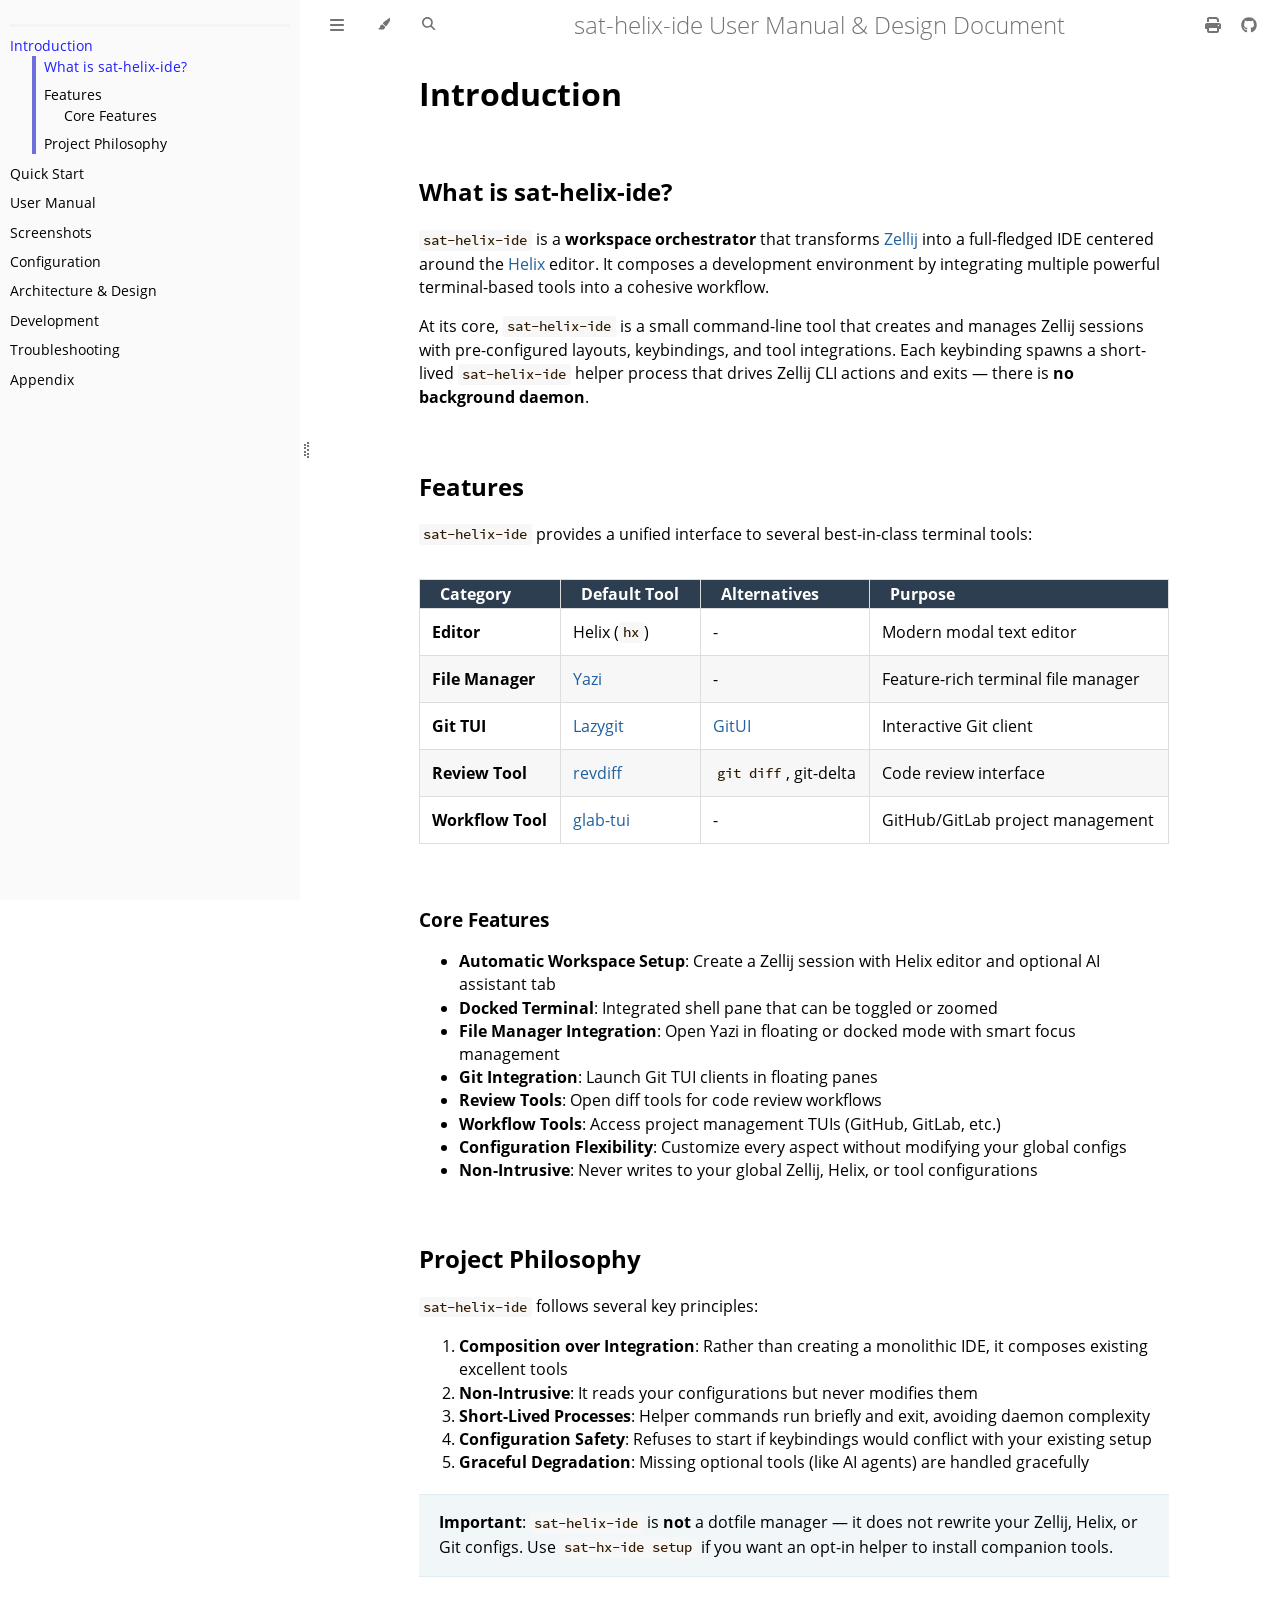
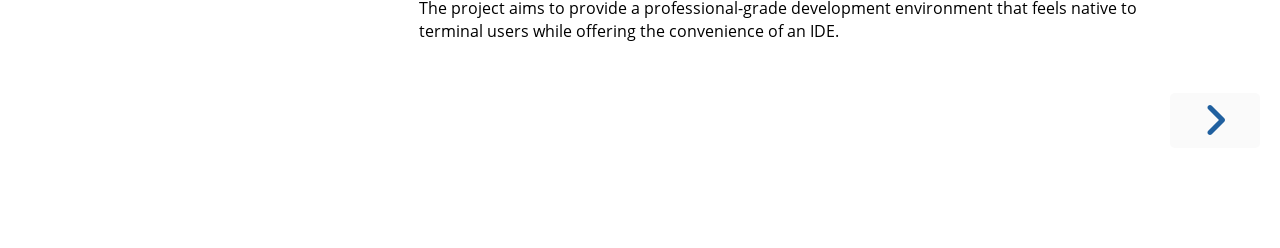
==== commit d05fac41: "deploy: 2472652c7db35c4117a11d35fbdf84c7c934d8ef" ====
--- a/index.html
+++ b/index.html
@@ -36,7 +36,7 @@
             const path_to_root = "";
             const default_light_theme = "light";
             const default_dark_theme = "navy";
-            window.path_to_searchindex_js = "searchindex-e36cfd3f.js";
+            window.path_to_searchindex_js = "searchindex-4144269f.js";
         </script>
         <!-- Start loading toc.js asap -->
         <script src="toc-26df6826.js"></script>
@@ -219,7 +219,7 @@
 <li><strong>Graceful Degradation</strong>: Missing optional tools (like AI agents) are handled gracefully</li>
 </ol>
 <blockquote>
-<p><strong>Important</strong>: <code>sat-helix-ide</code> is <strong>not</strong> a dotfile manager or tool installer. You need to have the required tools (Zellij, Helix, Yazi, etc.) installed and configured separately.</p>
+<p><strong>Important</strong>: <code>sat-helix-ide</code> is <strong>not</strong> a dotfile manager — it does not rewrite your Zellij, Helix, or Git configs. Use <code>sat-hx-ide setup</code> if you want an opt-in helper to install companion tools.</p>
 </blockquote>
 <p>The project aims to provide a professional-grade development environment that feels native to terminal users while offering the convenience of an IDE.</p>
 
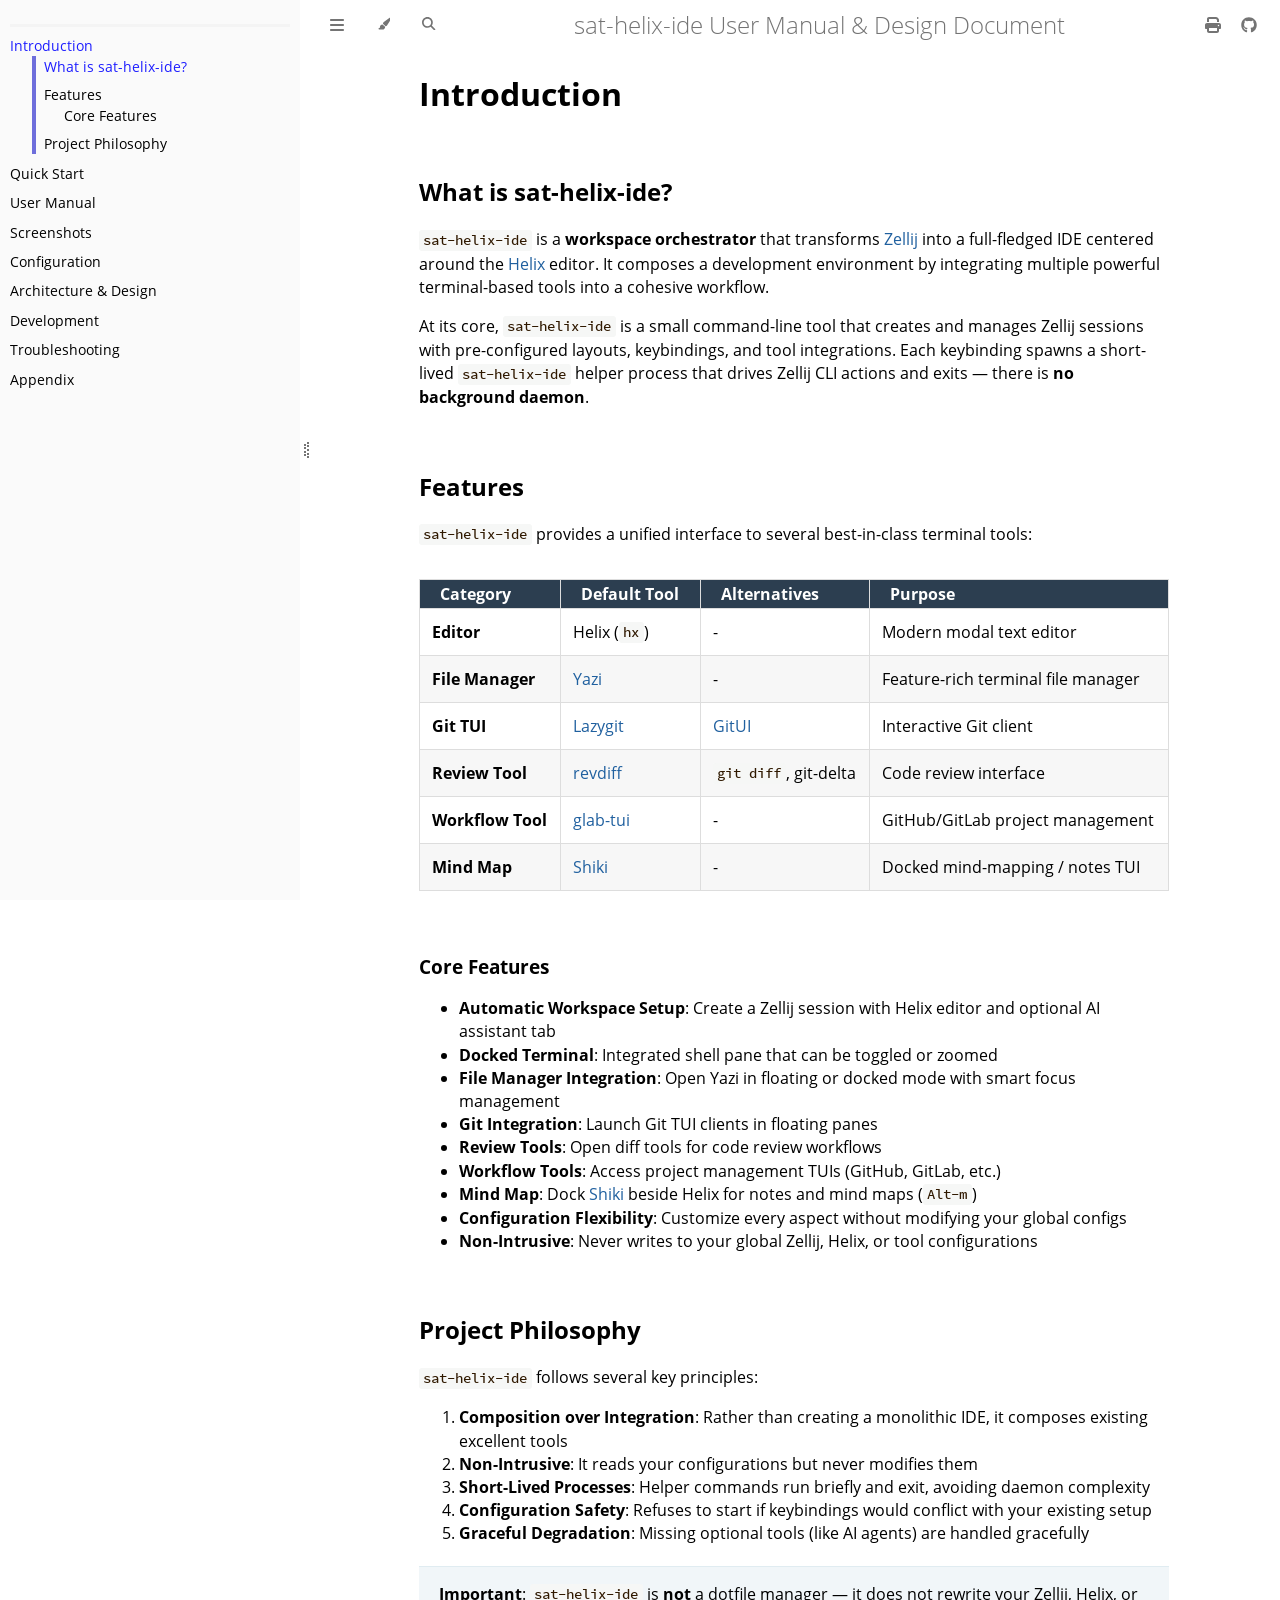
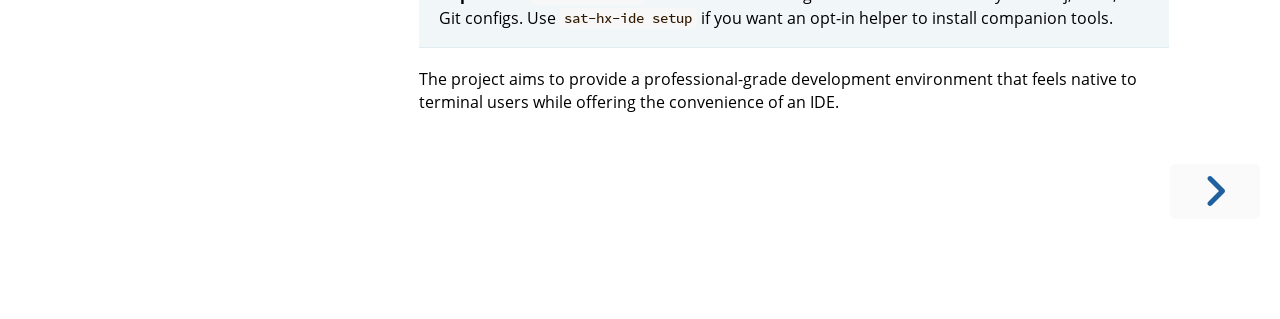
==== commit 78132fa2: "deploy: ef607f6fd859becb6bd1498b87e77463dc1c6661" ====
--- a/index.html
+++ b/index.html
@@ -36,7 +36,7 @@
             const path_to_root = "";
             const default_light_theme = "light";
             const default_dark_theme = "navy";
-            window.path_to_searchindex_js = "searchindex-4144269f.js";
+            window.path_to_searchindex_js = "searchindex-49aa4f88.js";
         </script>
         <!-- Start loading toc.js asap -->
         <script src="toc-26df6826.js"></script>
@@ -195,6 +195,7 @@
 <tr><td><strong>Git TUI</strong></td><td><a href="https://github.com/jesseduffield/lazygit">Lazygit</a></td><td><a href="https://github.com/gitui-org/gitui">GitUI</a></td><td>Interactive Git client</td></tr>
 <tr><td><strong>Review Tool</strong></td><td><a href="https://github.com/umputun/revdiff">revdiff</a></td><td><code>git diff</code>, git-delta</td><td>Code review interface</td></tr>
 <tr><td><strong>Workflow Tool</strong></td><td><a href="https://github.com/rcieri/glab-tui">glab-tui</a></td><td>-</td><td>GitHub/GitLab project management</td></tr>
+<tr><td><strong>Mind Map</strong></td><td><a href="https://github.com/sazardev/shiki">Shiki</a></td><td>-</td><td>Docked mind-mapping / notes TUI</td></tr>
 </tbody>
 </table>
 </div>
@@ -206,6 +207,7 @@
 <li><strong>Git Integration</strong>: Launch Git TUI clients in floating panes</li>
 <li><strong>Review Tools</strong>: Open diff tools for code review workflows</li>
 <li><strong>Workflow Tools</strong>: Access project management TUIs (GitHub, GitLab, etc.)</li>
+<li><strong>Mind Map</strong>: Dock <a href="https://github.com/sazardev/shiki">Shiki</a> beside Helix for notes and mind maps (<code>Alt-m</code>)</li>
 <li><strong>Configuration Flexibility</strong>: Customize every aspect without modifying your global configs</li>
 <li><strong>Non-Intrusive</strong>: Never writes to your global Zellij, Helix, or tool configurations</li>
 </ul>
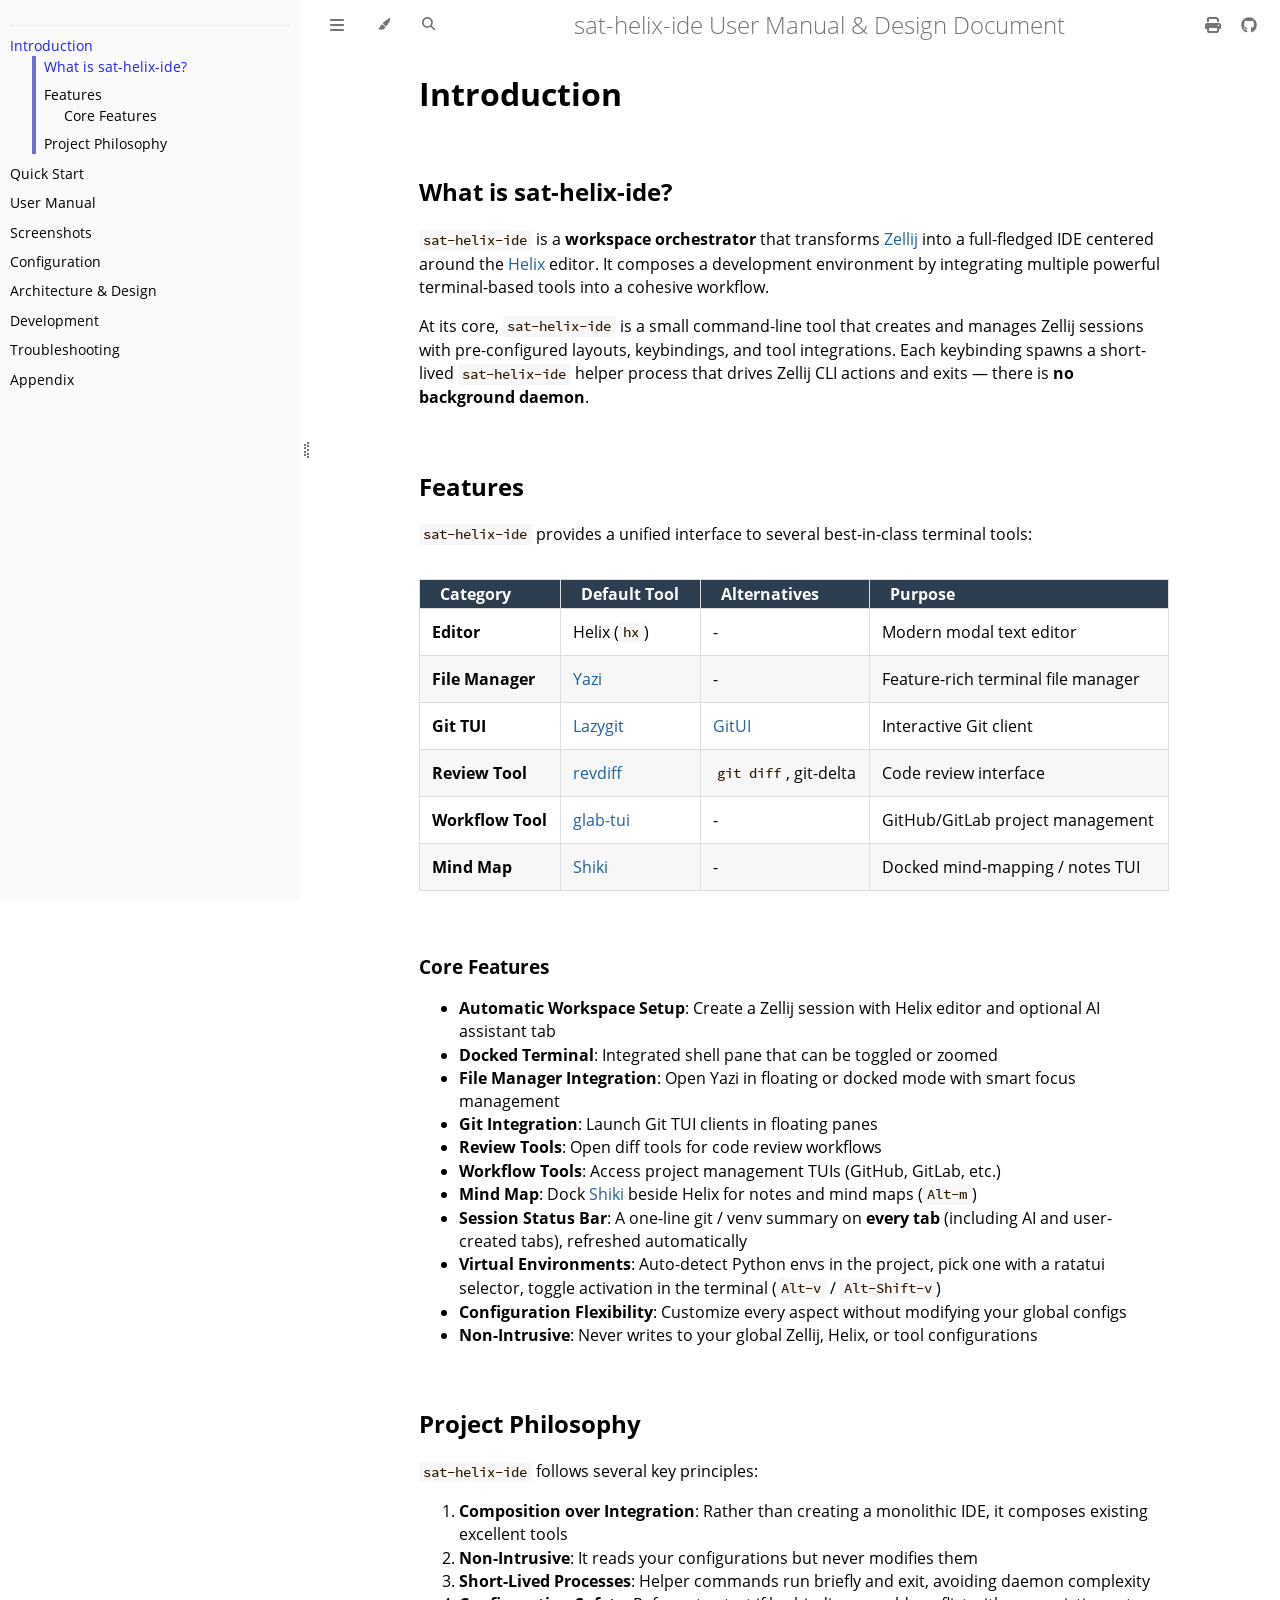
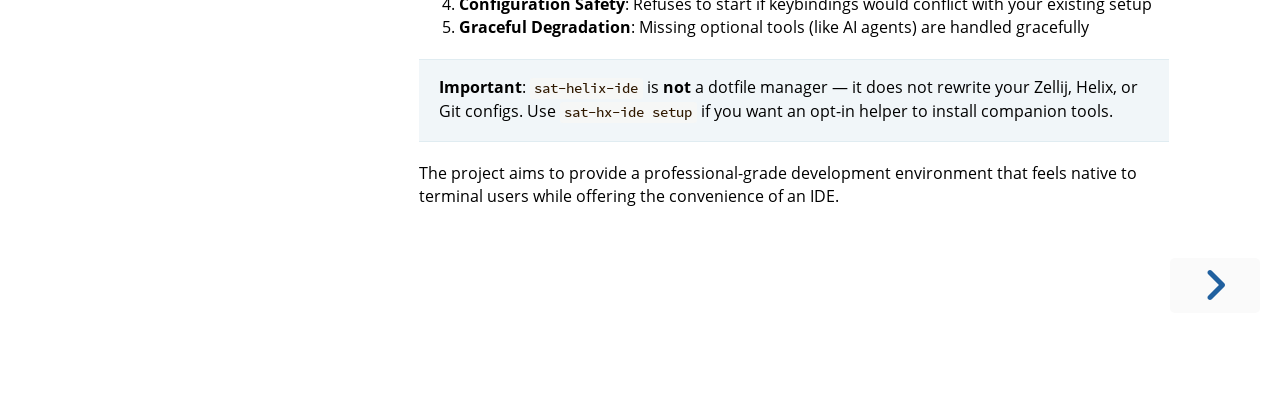
==== commit 2684431f: "deploy: 44e297f8504df92f84c5fd5a8240793e3e41e646" ====
--- a/index.html
+++ b/index.html
@@ -36,7 +36,7 @@
             const path_to_root = "";
             const default_light_theme = "light";
             const default_dark_theme = "navy";
-            window.path_to_searchindex_js = "searchindex-49aa4f88.js";
+            window.path_to_searchindex_js = "searchindex-96e7804e.js";
         </script>
         <!-- Start loading toc.js asap -->
         <script src="toc-26df6826.js"></script>
@@ -208,6 +208,8 @@
 <li><strong>Review Tools</strong>: Open diff tools for code review workflows</li>
 <li><strong>Workflow Tools</strong>: Access project management TUIs (GitHub, GitLab, etc.)</li>
 <li><strong>Mind Map</strong>: Dock <a href="https://github.com/sazardev/shiki">Shiki</a> beside Helix for notes and mind maps (<code>Alt-m</code>)</li>
+<li><strong>Session Status Bar</strong>: A one-line git / venv summary on <strong>every tab</strong> (including AI and user-created tabs), refreshed automatically</li>
+<li><strong>Virtual Environments</strong>: Auto-detect Python envs in the project, pick one with a ratatui selector, toggle activation in the terminal (<code>Alt-v</code> / <code>Alt-Shift-v</code>)</li>
 <li><strong>Configuration Flexibility</strong>: Customize every aspect without modifying your global configs</li>
 <li><strong>Non-Intrusive</strong>: Never writes to your global Zellij, Helix, or tool configurations</li>
 </ul>
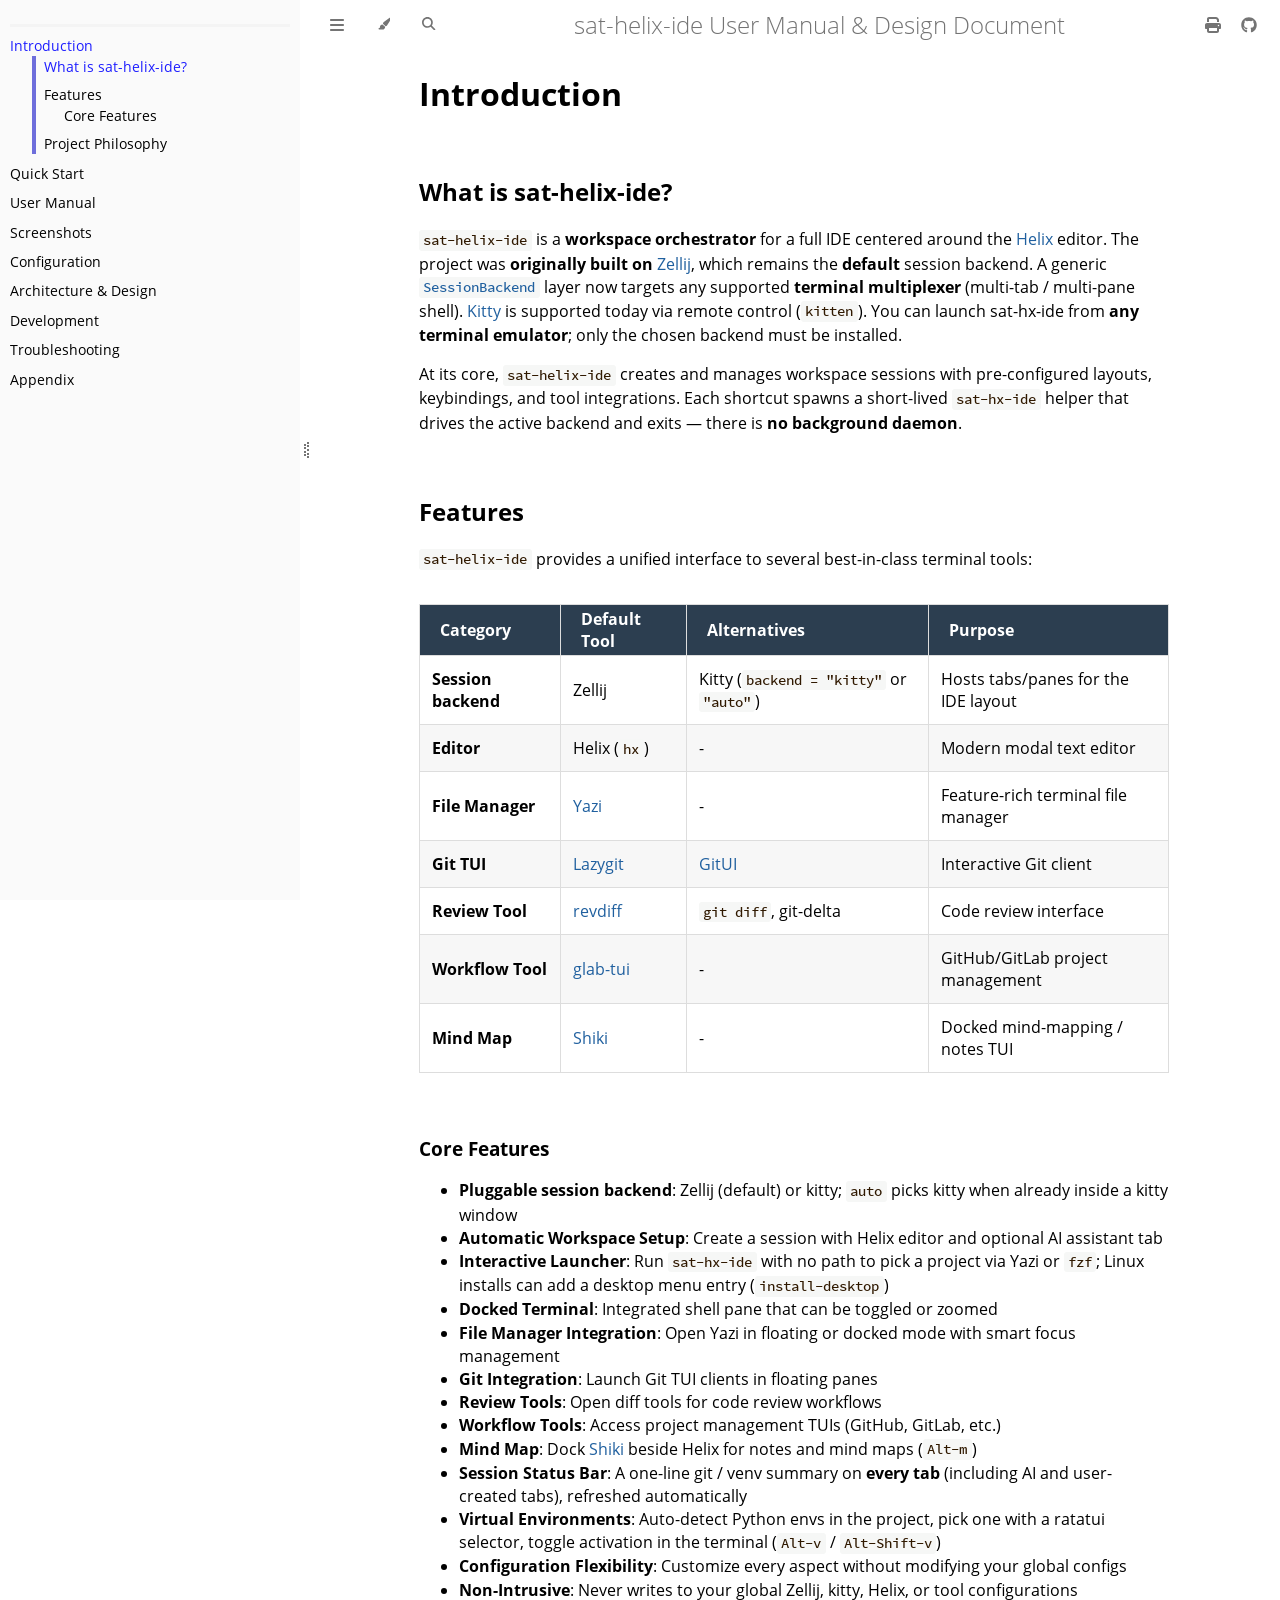
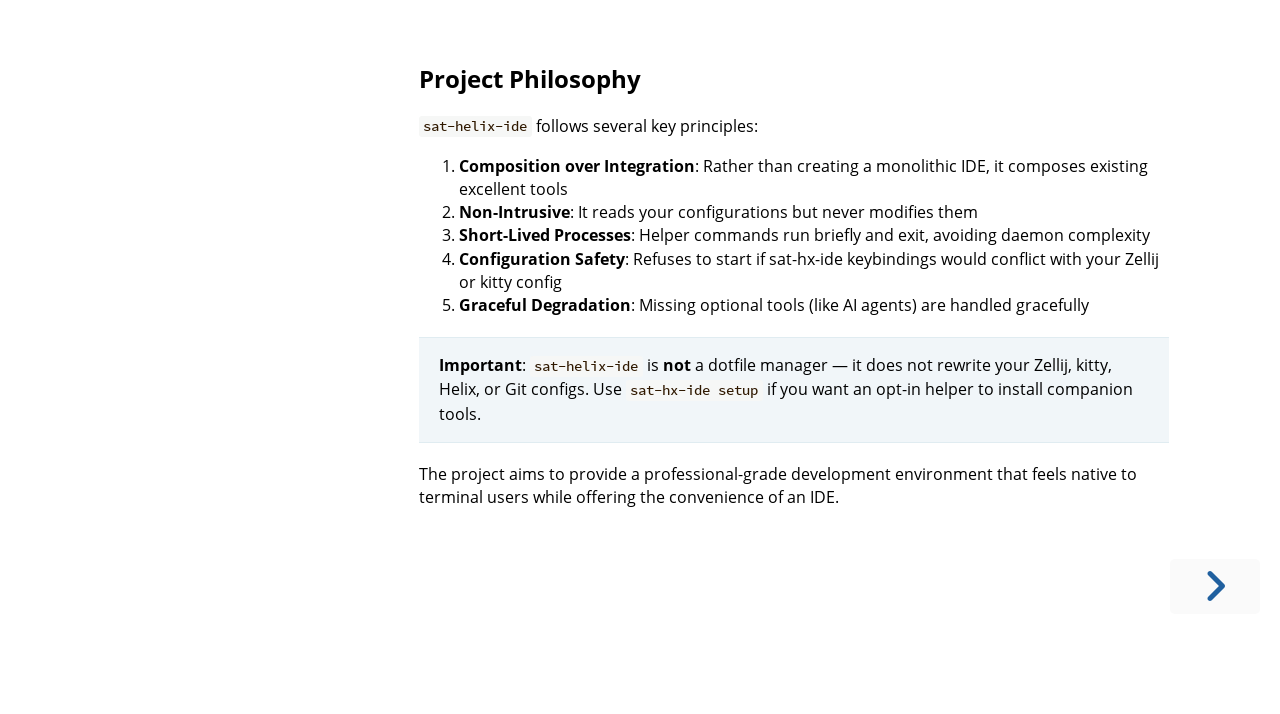
==== commit 57de24c1: "deploy: 6a9c34eb03a6fa05e11244cf8369fc33a0283ab7" ====
--- a/index.html
+++ b/index.html
@@ -36,7 +36,7 @@
             const path_to_root = "";
             const default_light_theme = "light";
             const default_dark_theme = "navy";
-            window.path_to_searchindex_js = "searchindex-96e7804e.js";
+            window.path_to_searchindex_js = "searchindex-0db075b6.js";
         </script>
         <!-- Start loading toc.js asap -->
         <script src="toc-26df6826.js"></script>
@@ -180,8 +180,16 @@
                     <main>
                         <h1 id="introduction"><a class="header" href="#introduction">Introduction</a></h1>
 <h2 id="what-is-sat-helix-ide"><a class="header" href="#what-is-sat-helix-ide">What is sat-helix-ide?</a></h2>
-<p><code>sat-helix-ide</code> is a <strong>workspace orchestrator</strong> that transforms <a href="https://zellij.dev/">Zellij</a> into a full-fledged IDE centered around the <a href="https://helix-editor.com/">Helix</a> editor. It composes a development environment by integrating multiple powerful terminal-based tools into a cohesive workflow.</p>
-<p>At its core, <code>sat-helix-ide</code> is a small command-line tool that creates and manages Zellij sessions with pre-configured layouts, keybindings, and tool integrations. Each keybinding spawns a short-lived <code>sat-helix-ide</code> helper process that drives Zellij CLI actions and exits — there is <strong>no background daemon</strong>.</p>
+<p><code>sat-helix-ide</code> is a <strong>workspace orchestrator</strong> for a full IDE centered around the
+<a href="https://helix-editor.com/">Helix</a> editor. The project was <strong>originally built on</strong>
+<a href="https://zellij.dev/">Zellij</a>, which remains the <strong>default</strong> session backend. A generic
+<a href="https://github.com/vlevasseur073/sat-helix-ide/blob/main/src/backend/mod.rs"><code>SessionBackend</code></a>
+layer now targets any supported <strong>terminal multiplexer</strong> (multi-tab / multi-pane shell).
+<a href="https://sw.kovidgoyal.net/kitty/">Kitty</a> is supported today via remote control (<code>kitten</code>).
+You can launch sat-hx-ide from <strong>any terminal emulator</strong>; only the chosen backend must be installed.</p>
+<p>At its core, <code>sat-helix-ide</code> creates and manages workspace sessions with pre-configured layouts,
+keybindings, and tool integrations. Each shortcut spawns a short-lived <code>sat-hx-ide</code> helper that
+drives the active backend and exits — there is <strong>no background daemon</strong>.</p>
 <h2 id="features"><a class="header" href="#features">Features</a></h2>
 <p><code>sat-helix-ide</code> provides a unified interface to several best-in-class terminal tools:</p>
 <div class="table-wrapper">
@@ -190,6 +198,7 @@
 <tr><th>Category</th><th>Default Tool</th><th>Alternatives</th><th>Purpose</th></tr>
 </thead>
 <tbody>
+<tr><td><strong>Session backend</strong></td><td>Zellij</td><td>Kitty (<code>backend = "kitty"</code> or <code>"auto"</code>)</td><td>Hosts tabs/panes for the IDE layout</td></tr>
 <tr><td><strong>Editor</strong></td><td>Helix (<code>hx</code>)</td><td>-</td><td>Modern modal text editor</td></tr>
 <tr><td><strong>File Manager</strong></td><td><a href="https://yazi-rs.github.io/">Yazi</a></td><td>-</td><td>Feature-rich terminal file manager</td></tr>
 <tr><td><strong>Git TUI</strong></td><td><a href="https://github.com/jesseduffield/lazygit">Lazygit</a></td><td><a href="https://github.com/gitui-org/gitui">GitUI</a></td><td>Interactive Git client</td></tr>
@@ -201,7 +210,9 @@
 </div>
 <h3 id="core-features"><a class="header" href="#core-features">Core Features</a></h3>
 <ul>
-<li><strong>Automatic Workspace Setup</strong>: Create a Zellij session with Helix editor and optional AI assistant tab</li>
+<li><strong>Pluggable session backend</strong>: Zellij (default) or kitty; <code>auto</code> picks kitty when already inside a kitty window</li>
+<li><strong>Automatic Workspace Setup</strong>: Create a session with Helix editor and optional AI assistant tab</li>
+<li><strong>Interactive Launcher</strong>: Run <code>sat-hx-ide</code> with no path to pick a project via Yazi or <code>fzf</code>; Linux installs can add a desktop menu entry (<code>install-desktop</code>)</li>
 <li><strong>Docked Terminal</strong>: Integrated shell pane that can be toggled or zoomed</li>
 <li><strong>File Manager Integration</strong>: Open Yazi in floating or docked mode with smart focus management</li>
 <li><strong>Git Integration</strong>: Launch Git TUI clients in floating panes</li>
@@ -211,7 +222,7 @@
 <li><strong>Session Status Bar</strong>: A one-line git / venv summary on <strong>every tab</strong> (including AI and user-created tabs), refreshed automatically</li>
 <li><strong>Virtual Environments</strong>: Auto-detect Python envs in the project, pick one with a ratatui selector, toggle activation in the terminal (<code>Alt-v</code> / <code>Alt-Shift-v</code>)</li>
 <li><strong>Configuration Flexibility</strong>: Customize every aspect without modifying your global configs</li>
-<li><strong>Non-Intrusive</strong>: Never writes to your global Zellij, Helix, or tool configurations</li>
+<li><strong>Non-Intrusive</strong>: Never writes to your global Zellij, kitty, Helix, or tool configurations</li>
 </ul>
 <h2 id="project-philosophy"><a class="header" href="#project-philosophy">Project Philosophy</a></h2>
 <p><code>sat-helix-ide</code> follows several key principles:</p>
@@ -219,11 +230,11 @@
 <li><strong>Composition over Integration</strong>: Rather than creating a monolithic IDE, it composes existing excellent tools</li>
 <li><strong>Non-Intrusive</strong>: It reads your configurations but never modifies them</li>
 <li><strong>Short-Lived Processes</strong>: Helper commands run briefly and exit, avoiding daemon complexity</li>
-<li><strong>Configuration Safety</strong>: Refuses to start if keybindings would conflict with your existing setup</li>
+<li><strong>Configuration Safety</strong>: Refuses to start if sat-hx-ide keybindings would conflict with your Zellij or kitty config</li>
 <li><strong>Graceful Degradation</strong>: Missing optional tools (like AI agents) are handled gracefully</li>
 </ol>
 <blockquote>
-<p><strong>Important</strong>: <code>sat-helix-ide</code> is <strong>not</strong> a dotfile manager — it does not rewrite your Zellij, Helix, or Git configs. Use <code>sat-hx-ide setup</code> if you want an opt-in helper to install companion tools.</p>
+<p><strong>Important</strong>: <code>sat-helix-ide</code> is <strong>not</strong> a dotfile manager — it does not rewrite your Zellij, kitty, Helix, or Git configs. Use <code>sat-hx-ide setup</code> if you want an opt-in helper to install companion tools.</p>
 </blockquote>
 <p>The project aims to provide a professional-grade development environment that feels native to terminal users while offering the convenience of an IDE.</p>
 
